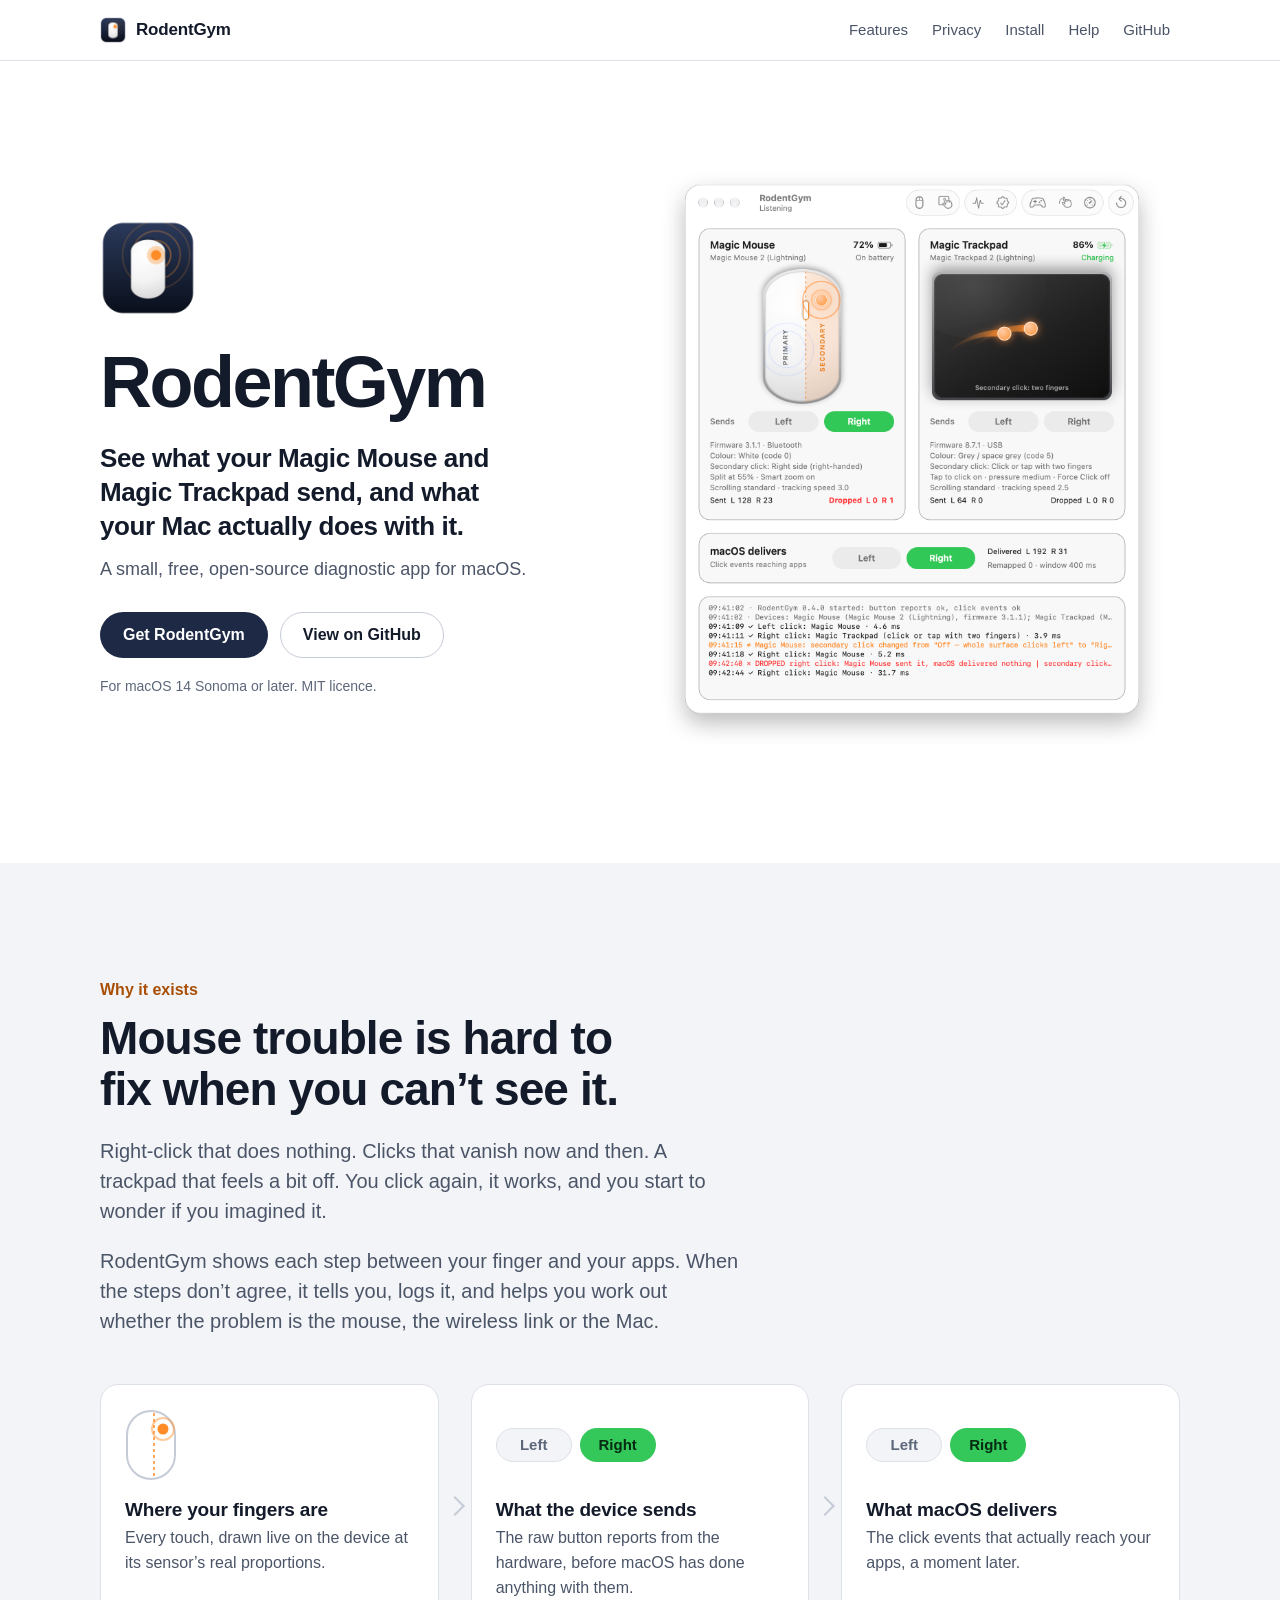
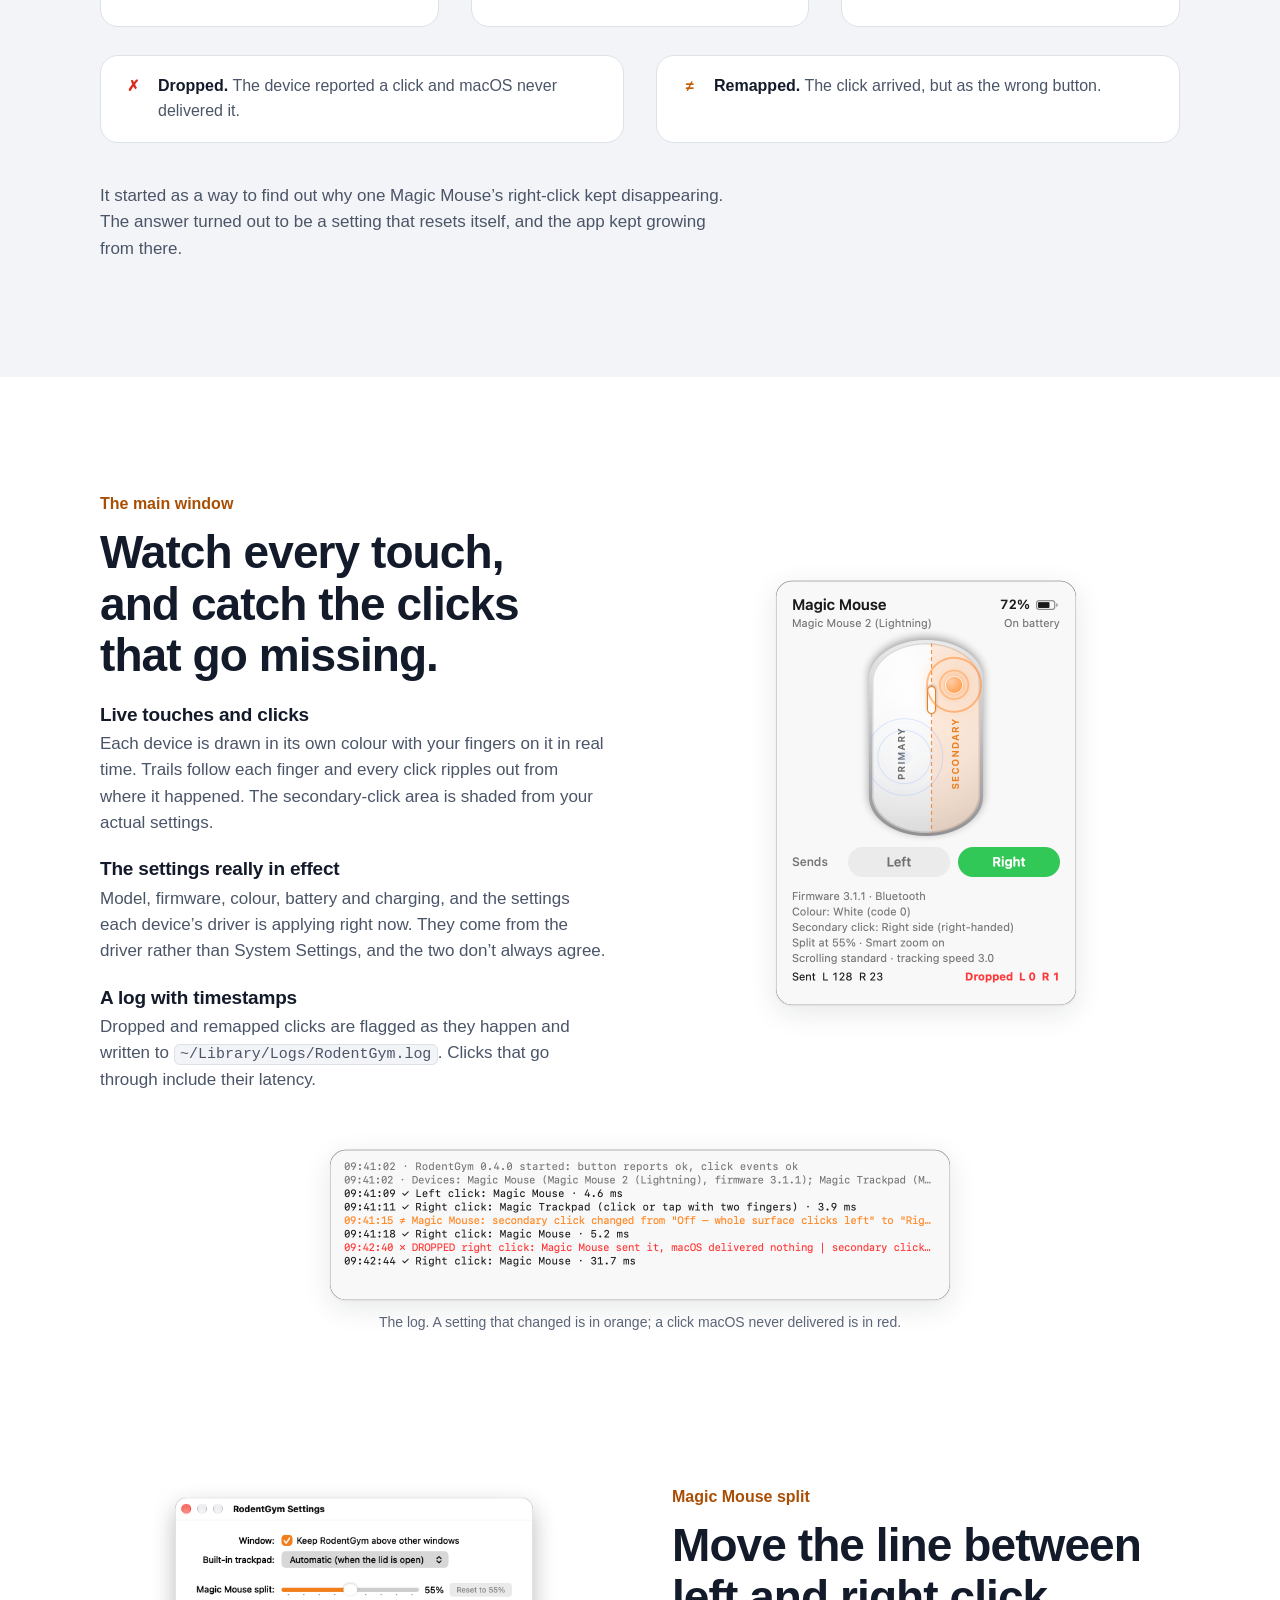
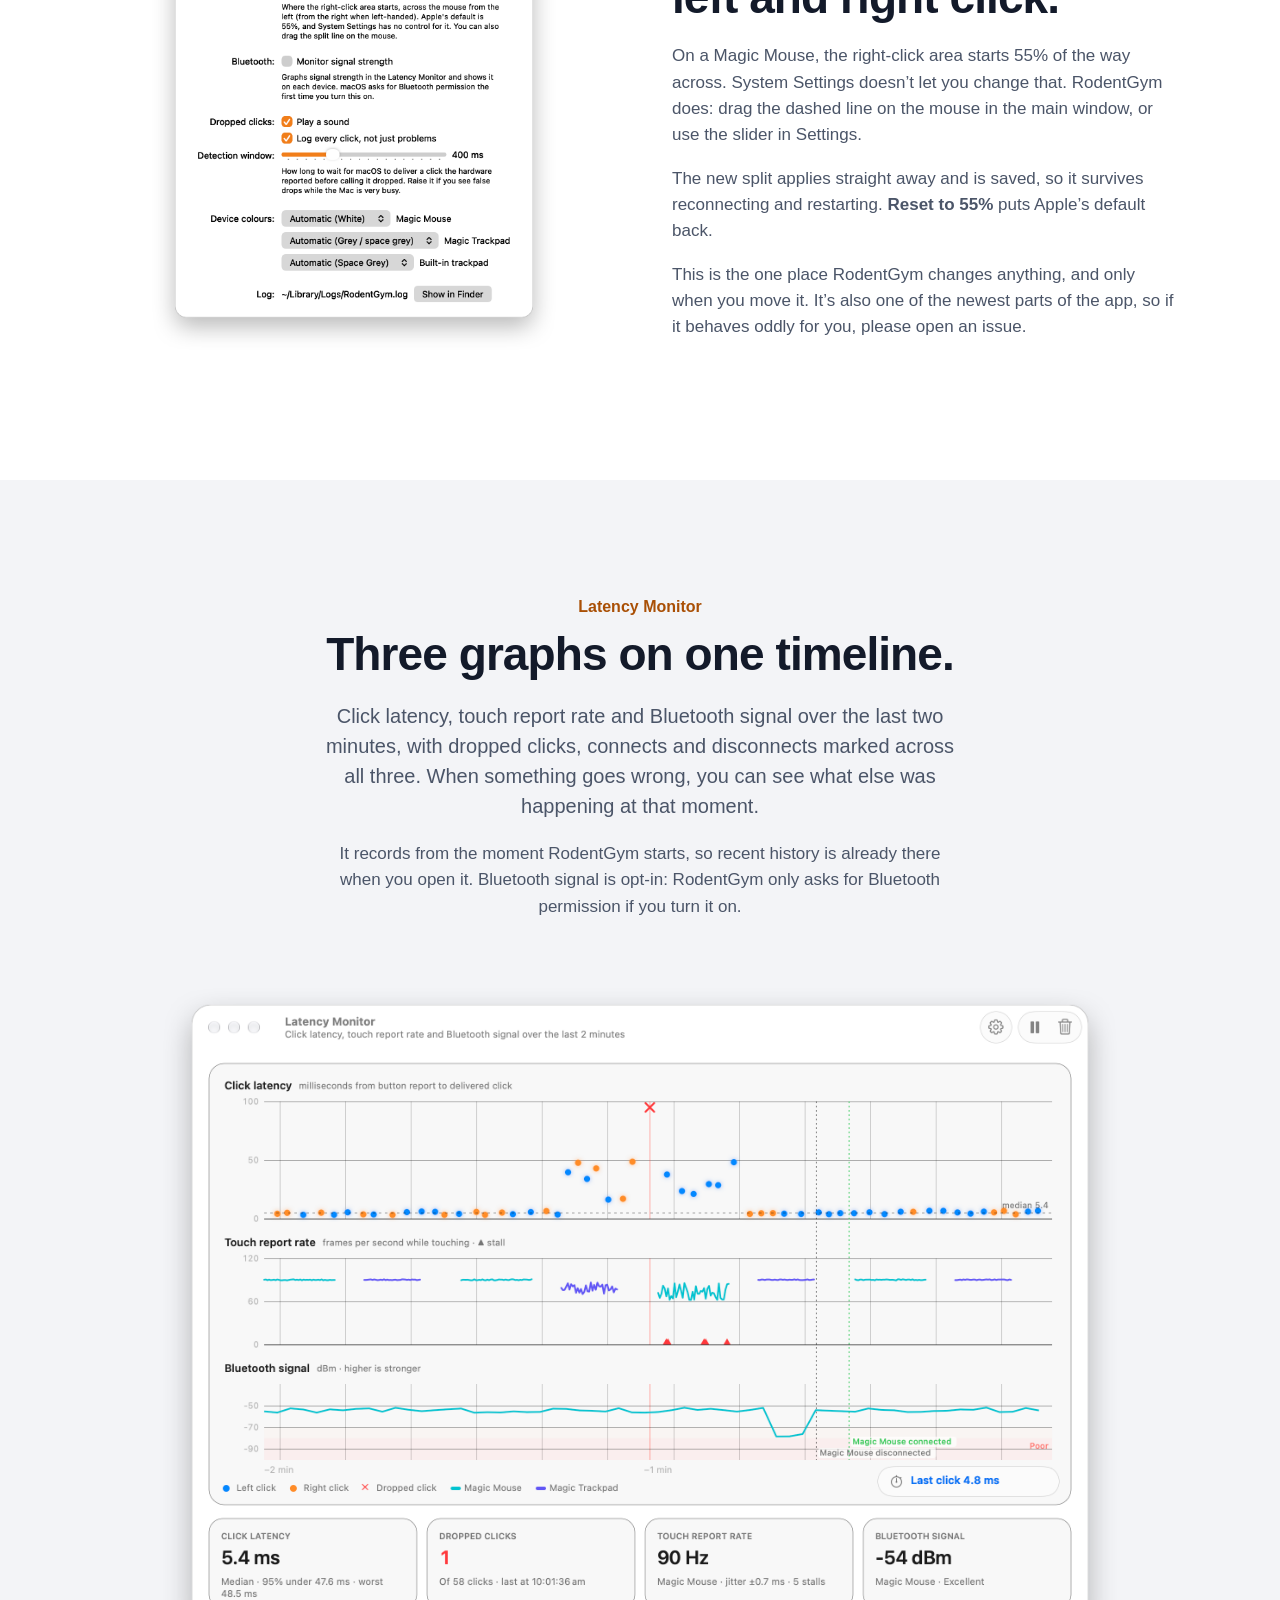
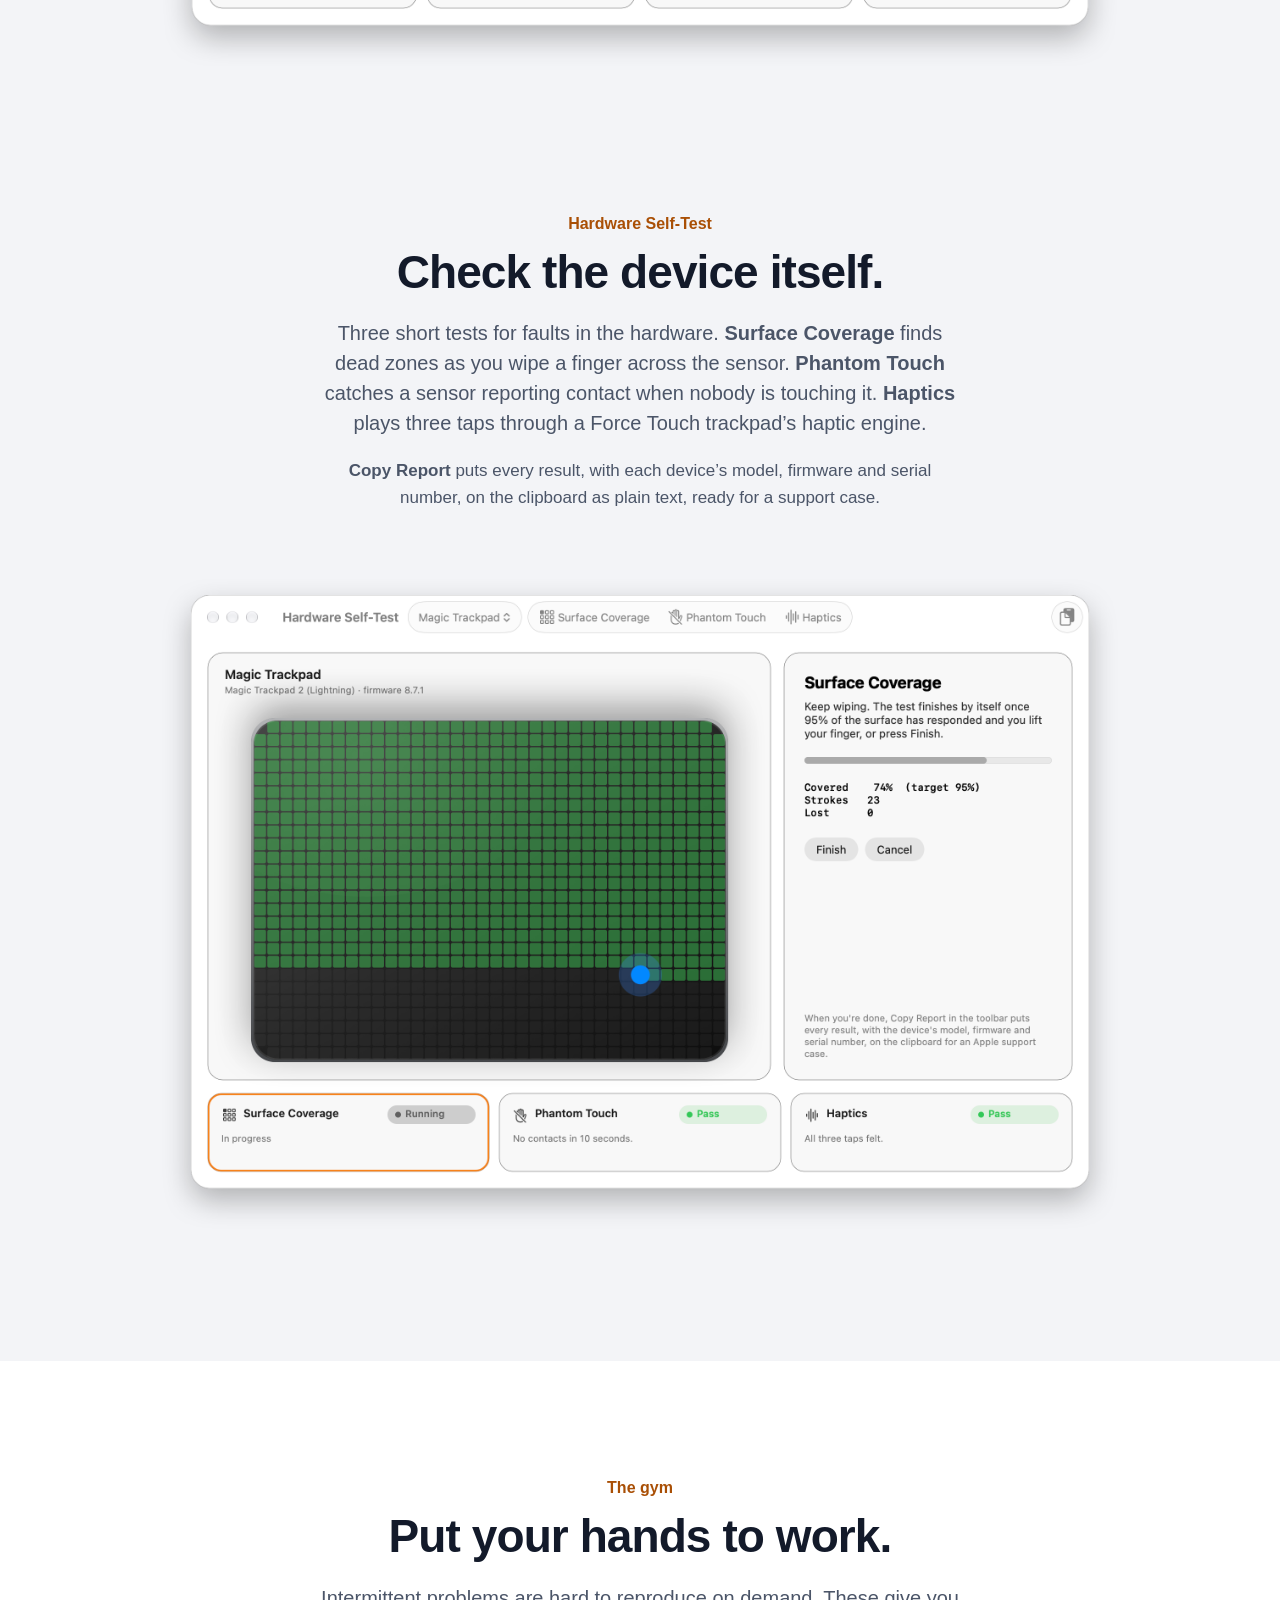
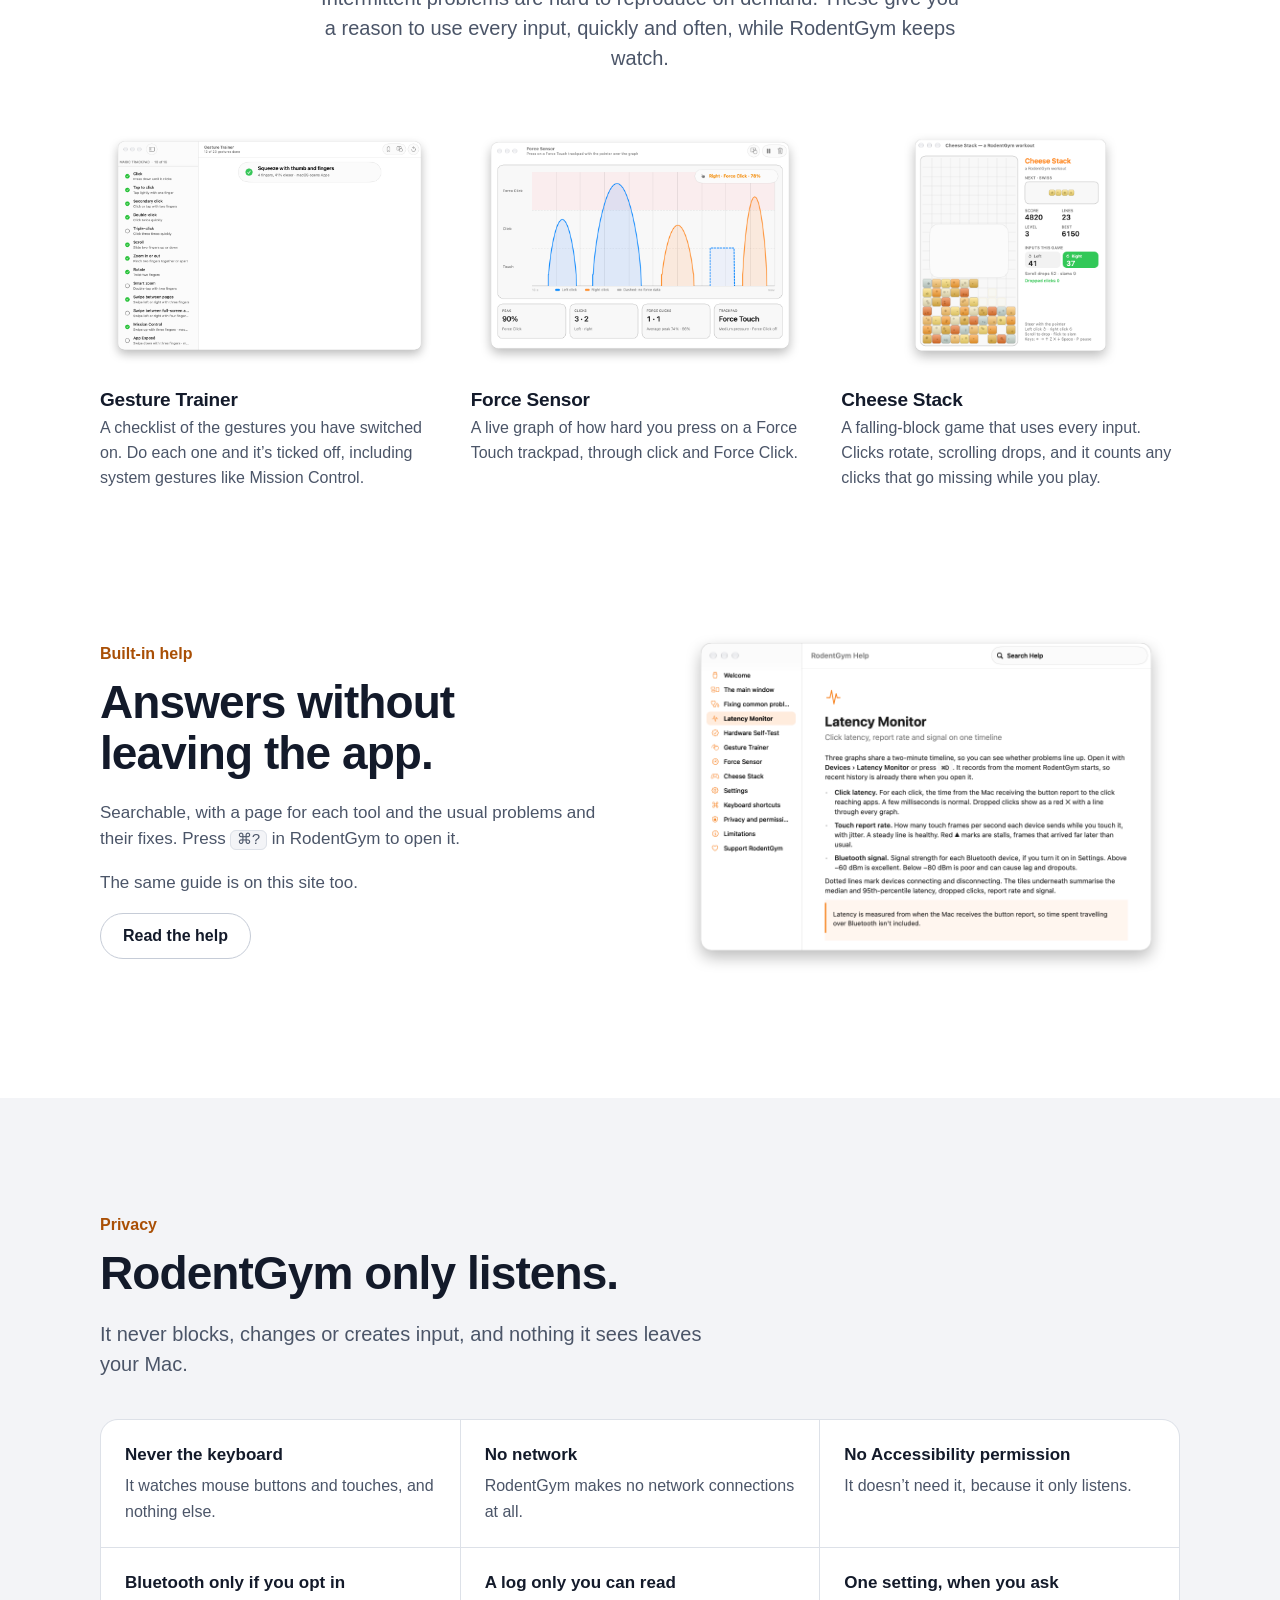
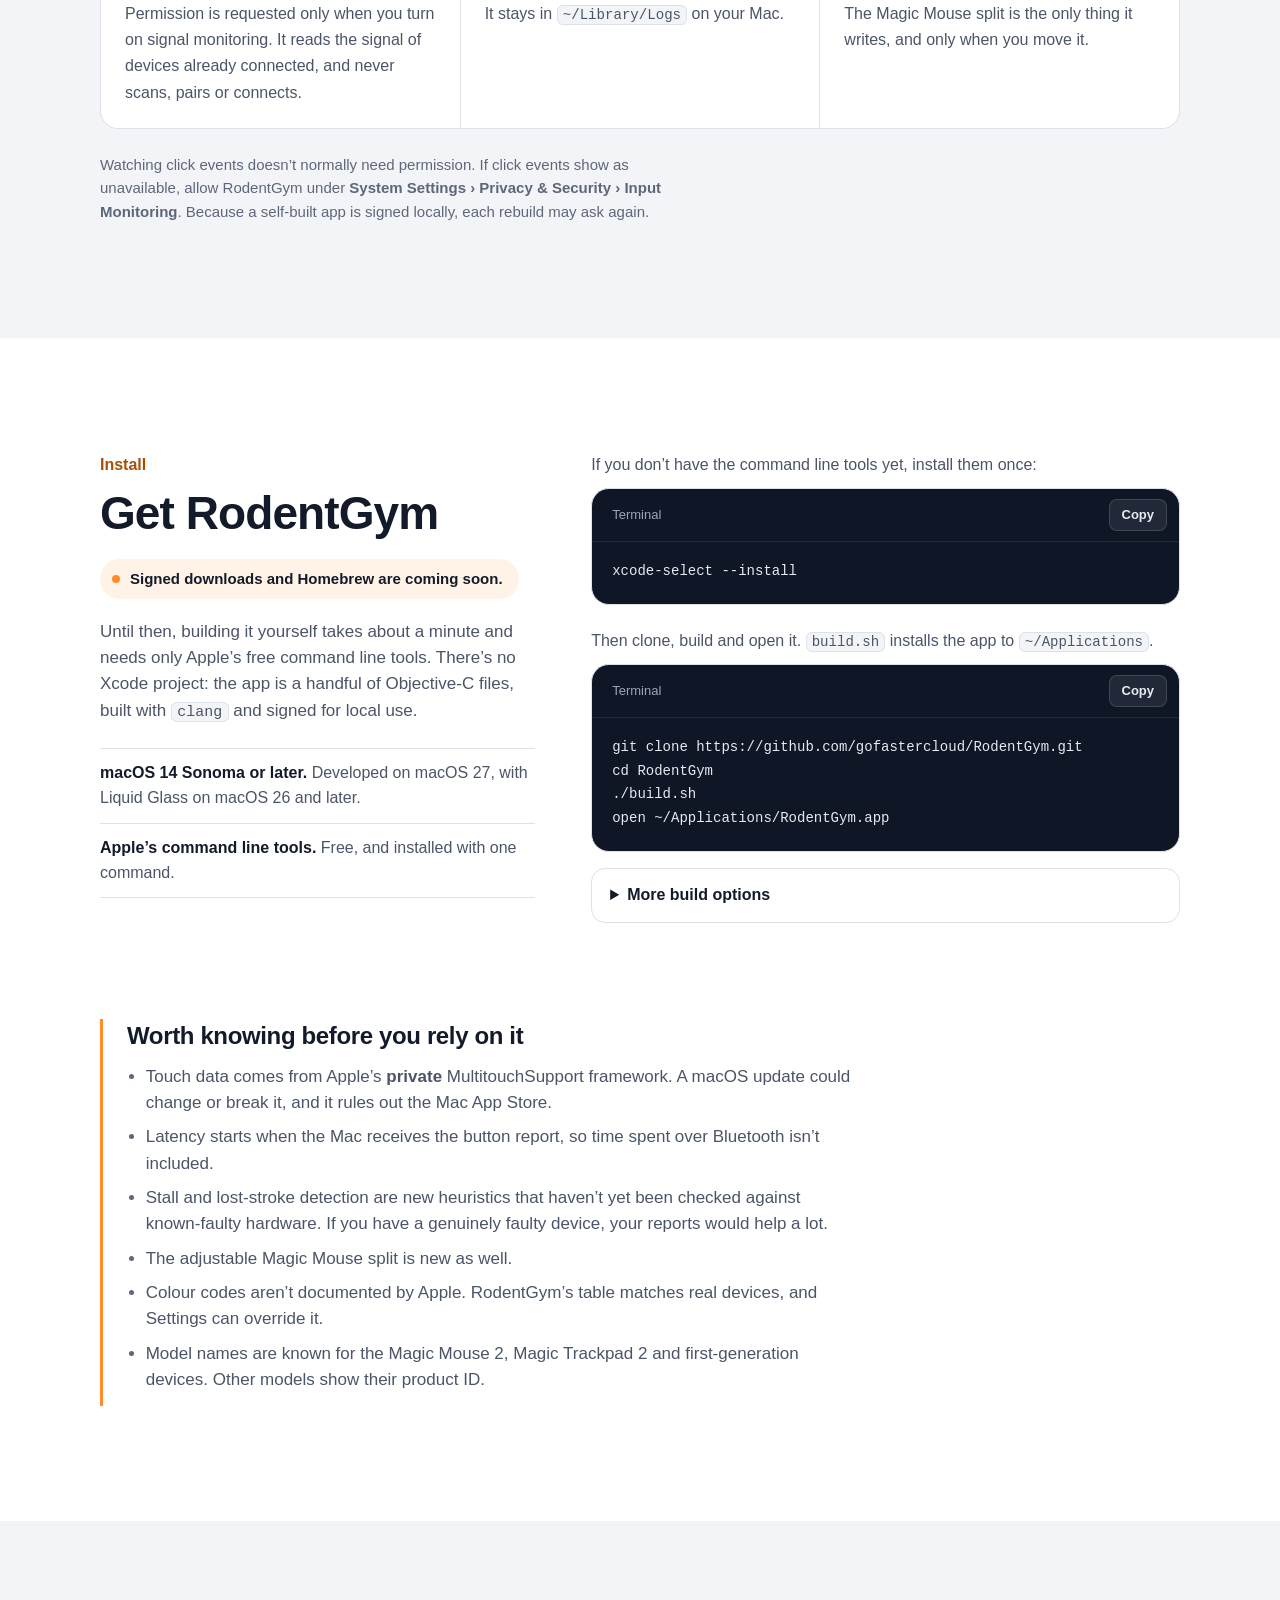
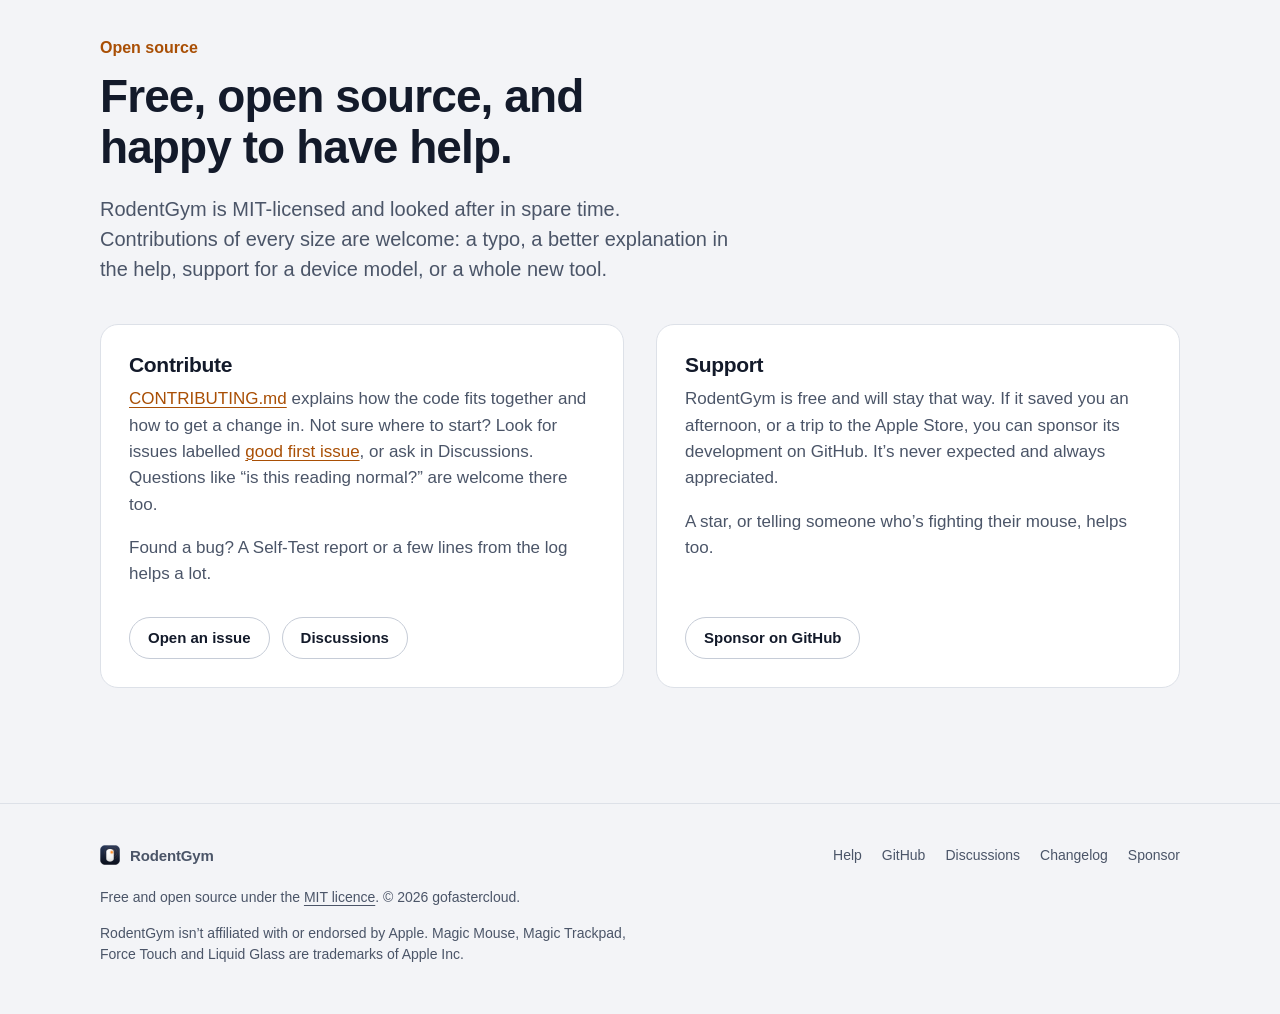
==== docs/index.html @ ac690710 "Website for GitHub Pages - docs/index.html: the landing page, light and dark, built around the windo" ====
<!doctype html>
<html lang="en-AU">
<head>
<meta charset="utf-8">
<meta name="viewport" content="width=device-width, initial-scale=1">
<title>RodentGym: see what your Magic Mouse and Magic Trackpad are doing</title>
<meta name="description" content="A small, free, open-source diagnostic app for macOS. See what your Magic Mouse and Magic Trackpad send, what macOS delivers, and catch the clicks that go missing.">
<link rel="canonical" href="https://gofastercloud.github.io/RodentGym/">
<meta name="color-scheme" content="light dark">
<meta name="theme-color" content="#ffffff" media="(prefers-color-scheme: light)">
<meta name="theme-color" content="#0b111e" media="(prefers-color-scheme: dark)">
<link rel="icon" type="image/png" href="images/icon.png">
<link rel="apple-touch-icon" href="images/icon.png">

<meta property="og:type" content="website">
<meta property="og:site_name" content="RodentGym">
<meta property="og:title" content="RodentGym">
<meta property="og:description" content="See what your Magic Mouse and Magic Trackpad send, and what your Mac actually does with it. A small, free, open-source diagnostic app for macOS.">
<meta property="og:url" content="https://gofastercloud.github.io/RodentGym/">
<meta property="og:image" content="https://gofastercloud.github.io/RodentGym/images/main-light.png">
<meta property="og:image:width" content="1560">
<meta property="og:image:height" content="1780">
<meta property="og:image:alt" content="RodentGym's main window, showing a Magic Mouse and a Magic Trackpad with live touches and the click log">
<meta property="og:locale" content="en_AU">
<meta name="twitter:card" content="summary_large_image">
<meta name="twitter:title" content="RodentGym">
<meta name="twitter:description" content="See what your Magic Mouse and Magic Trackpad send, and what your Mac actually does with it. Free and open source.">
<meta name="twitter:image" content="https://gofastercloud.github.io/RodentGym/images/main-light.png">
<meta name="twitter:image:alt" content="RodentGym's main window, showing a Magic Mouse and a Magic Trackpad with live touches and the click log">

<link rel="stylesheet" href="style.css">
</head>
<body>
<a class="skip" href="#main">Skip to content</a>

<header class="site-header">
  <div class="wrap">
    <a class="brand" href="./" aria-label="RodentGym home">
      <img src="images/icon.png" alt="" width="30" height="30">
      <span>RodentGym</span>
    </a>
    <nav class="site-nav" aria-label="Main">
      <ul>
        <li class="wide-only"><a href="#features">Features</a></li>
        <li class="wide-only"><a href="#privacy">Privacy</a></li>
        <li class="wide-only"><a href="#install">Install</a></li>
        <li><a href="help.html">Help</a></li>
        <li><a href="https://github.com/gofastercloud/RodentGym">GitHub</a></li>
      </ul>
    </nav>
  </div>
</header>

<main id="main">

  <!-- Hero -->
  <section class="hero" aria-labelledby="title">
    <div class="wrap">
      <div class="hero-text">
        <img class="hero-icon" src="images/icon.png" alt="" width="112" height="112">
        <h1 id="title">RodentGym</h1>
        <p class="tagline">See what your Magic&nbsp;Mouse and Magic&nbsp;Trackpad send, and what your Mac actually does with&nbsp;it.</p>
        <p class="sub">A small, free, open-source diagnostic app for macOS.</p>
        <div class="buttons">
          <a class="button button-primary" href="#install">Get RodentGym</a>
          <a class="button button-secondary" href="https://github.com/gofastercloud/RodentGym">View on GitHub</a>
        </div>
        <p class="fine">For macOS 14 Sonoma or later. MIT licence.</p>
      </div>
      <figure class="shot hero-shot">
        <picture>
          <source media="(prefers-color-scheme: dark)" srcset="images/main-dark.png">
          <img src="images/main-light.png" width="1560" height="1780" fetchpriority="high"
               alt="RodentGym's main window. A Magic Mouse card shows a touch on the right-hand side of the split, a Magic Trackpad card shows two fingers with trails, and the log underneath lists clicks, including one dropped right-click in red.">
        </picture>
      </figure>
    </div>
  </section>

  <!-- Why it exists -->
  <section class="section section-soft" id="why" aria-labelledby="why-title">
    <div class="wrap">
      <div class="prose">
        <span class="eyebrow">Why it exists</span>
        <h2 class="section-title" id="why-title">Mouse trouble is hard to fix when you can&rsquo;t see it.</h2>
        <p class="lede">Right-click that does nothing. Clicks that vanish now and then. A trackpad that feels a bit off. You click again, it works, and you start to wonder if you imagined it.</p>
        <p class="lede">RodentGym shows each step between your finger and your apps. When the steps don&rsquo;t agree, it tells you, logs it, and helps you work out whether the problem is the mouse, the wireless link or the Mac.</p>
      </div>

      <ol class="steps">
        <li class="step">
          <div class="step-visual" aria-hidden="true">
            <svg class="mini-mouse" viewBox="0 0 52 72" fill="none">
              <rect x="2" y="2" width="48" height="68" rx="24" fill="var(--surface)" stroke="var(--line-strong)" stroke-width="2"/>
              <line x1="29" y1="4" x2="29" y2="68" stroke="var(--accent)" stroke-width="1.5" stroke-dasharray="3 3"/>
              <circle cx="38" cy="20" r="11" stroke="var(--accent)" stroke-opacity="0.45" stroke-width="2"/>
              <circle cx="38" cy="20" r="5.5" fill="var(--accent)"/>
            </svg>
          </div>
          <h3>Where your fingers are</h3>
          <p>Every touch, drawn live on the device at its sensor&rsquo;s real proportions.</p>
        </li>
        <li class="step">
          <div class="step-visual" aria-hidden="true">
            <div class="pills"><span class="pill">Left</span><span class="pill pill-on">Right</span></div>
          </div>
          <h3>What the device sends</h3>
          <p>The raw button reports from the hardware, before macOS has done anything with them.</p>
        </li>
        <li class="step">
          <div class="step-visual" aria-hidden="true">
            <div class="pills"><span class="pill">Left</span><span class="pill pill-on">Right</span></div>
          </div>
          <h3>What macOS delivers</h3>
          <p>The click events that actually reach your apps, a moment later.</p>
        </li>
      </ol>

      <div class="mismatch">
        <div>
          <span class="tag tag-bad" aria-hidden="true">&#x2717;</span>
          <p><strong>Dropped.</strong> The device reported a click and macOS never delivered it.</p>
        </div>
        <div>
          <span class="tag tag-warn" aria-hidden="true">&#x2260;</span>
          <p><strong>Remapped.</strong> The click arrived, but as the wrong button.</p>
        </div>
      </div>

      <p class="origin">It started as a way to find out why one Magic Mouse&rsquo;s right-click kept disappearing. The answer turned out to be a setting that resets itself, and the app kept growing from there.</p>
    </div>
  </section>

  <!-- Main window and split -->
  <section class="section" id="features" aria-labelledby="features-title">
    <div class="wrap">
      <div class="feature feature-split">
        <div class="feature-text">
          <span class="eyebrow">The main window</span>
          <h2 class="section-title" id="features-title">Watch every touch, and catch the clicks that go missing.</h2>
          <h3>Live touches and clicks</h3>
          <p>Each device is drawn in its own colour with your fingers on it in real time. Trails follow each finger and every click ripples out from where it happened. The secondary-click area is shaded from your actual settings.</p>
          <h3>The settings really in effect</h3>
          <p>Model, firmware, colour, battery and charging, and the settings each device&rsquo;s driver is applying right now. They come from the driver rather than System Settings, and the two don&rsquo;t always agree.</p>
          <h3>A log with timestamps</h3>
          <p>Dropped and remapped clicks are flagged as they happen and written to <code>~/Library/Logs/RodentGym.log</code>. Clicks that go through include their latency.</p>
        </div>
        <div class="feature-media">
          <div class="crop crop-card">
            <picture>
              <source media="(prefers-color-scheme: dark)" srcset="images/main-dark.png">
              <img src="images/main-light.png" width="1560" height="1780" loading="lazy"
                   alt="Detail of a Magic Mouse card: a touch in the orange secondary area, Sends Right lit, and one dropped right-click counted in red.">
            </picture>
          </div>
        </div>
      </div>

      <figure class="log-figure">
        <div class="crop crop-log">
          <picture>
            <source media="(prefers-color-scheme: dark)" srcset="images/main-dark.png">
            <img src="images/main-light.png" width="1560" height="1780" loading="lazy"
                 alt="Detail of the log: normal clicks with their latency, a setting change in orange, and a dropped right-click in red.">
          </picture>
        </div>
        <figcaption class="caption">The log. A setting that changed is in orange; a click macOS never delivered is in red.</figcaption>
      </figure>

      <div class="feature feature-split flip">
        <div class="feature-text">
          <span class="eyebrow">Magic Mouse split</span>
          <h2 class="section-title">Move the line between left and right click.</h2>
          <p>On a Magic Mouse, the right-click area starts 55% of the way across. System Settings doesn&rsquo;t let you change that. RodentGym does: drag the dashed line on the mouse in the main window, or use the slider in Settings.</p>
          <p>The new split applies straight away and is saved, so it survives reconnecting and restarting. <strong>Reset to 55%</strong> puts Apple&rsquo;s default back.</p>
          <p>This is the one place RodentGym changes anything, and only when you move it. It&rsquo;s also one of the newest parts of the app, so if it behaves oddly for you, please open an issue.</p>
        </div>
        <div class="feature-media">
          <figure class="shot split-shot">
            <picture>
              <source media="(prefers-color-scheme: dark)" srcset="images/settings-dark.png">
              <img src="images/settings-light.png" width="1280" height="1462" loading="lazy"
                   alt="RodentGym Settings, with the Magic Mouse split slider at 55% and a Reset to 55% button, plus Bluetooth, dropped-click and device colour options.">
            </picture>
          </figure>
        </div>
      </div>
    </div>
  </section>

  <!-- Latency Monitor and Self-Test -->
  <section class="section section-soft" id="tools" aria-label="Latency Monitor and Hardware Self-Test">
    <div class="wrap">
      <div class="feature feature-wide">
        <div class="feature-text">
          <span class="eyebrow">Latency Monitor</span>
          <h2 class="section-title">Three graphs on one timeline.</h2>
          <p class="lede">Click latency, touch report rate and Bluetooth signal over the last two minutes, with dropped clicks, connects and disconnects marked across all three. When something goes wrong, you can see what else was happening at that moment.</p>
          <p>It records from the moment RodentGym starts, so recent history is already there when you open it. Bluetooth signal is opt-in: RodentGym only asks for Bluetooth permission if you turn it on.</p>
        </div>
        <figure class="shot">
          <picture>
            <source media="(prefers-color-scheme: dark)" srcset="images/latency-monitor-dark.png">
            <img src="images/latency-monitor-light.png" width="2320" height="1680" loading="lazy"
                 alt="The Latency Monitor: click latency dots, touch report rate lines with stall markers, and Bluetooth signal, all on a two-minute timeline with a dropped click marked in red.">
          </picture>
        </figure>
      </div>

      <div class="feature feature-wide">
        <div class="feature-text">
          <span class="eyebrow">Hardware Self-Test</span>
          <h2 class="section-title">Check the device itself.</h2>
          <p class="lede">Three short tests for faults in the hardware. <strong>Surface Coverage</strong> finds dead zones as you wipe a finger across the sensor. <strong>Phantom Touch</strong> catches a sensor reporting contact when nobody is touching it. <strong>Haptics</strong> plays three taps through a Force Touch trackpad&rsquo;s haptic engine.</p>
          <p><strong>Copy Report</strong> puts every result, with each device&rsquo;s model, firmware and serial number, on the clipboard as plain text, ready for a support case.</p>
        </div>
        <figure class="shot">
          <picture>
            <source media="(prefers-color-scheme: dark)" srcset="images/self-test-dark.png">
            <img src="images/self-test-light.png" width="2360" height="1640" loading="lazy"
                 alt="The Hardware Self-Test partway through Surface Coverage on a Magic Trackpad, with most of the grid green and Phantom Touch and Haptics already passed.">
          </picture>
        </figure>
      </div>
    </div>
  </section>

  <!-- The gym -->
  <section class="section" id="gym" aria-labelledby="gym-title">
    <div class="wrap">
      <div class="prose center">
        <span class="eyebrow">The gym</span>
        <h2 class="section-title" id="gym-title">Put your hands to work.</h2>
        <p class="lede">Intermittent problems are hard to reproduce on demand. These give you a reason to use every input, quickly and often, while RodentGym keeps watch.</p>
      </div>

      <div class="trio">
        <figure>
          <div class="frame">
            <picture>
              <source media="(prefers-color-scheme: dark)" srcset="images/gesture-trainer-dark.png">
              <img src="images/gesture-trainer-light.png" width="2280" height="1640" loading="lazy"
                   alt="The Gesture Trainer with a checklist of trackpad gestures, most ticked, and a banner reading Squeeze with thumb and fingers.">
            </picture>
          </div>
          <figcaption>
            <h3>Gesture Trainer</h3>
            <p>A checklist of the gestures you have switched on. Do each one and it&rsquo;s ticked off, including system gestures like Mission Control.</p>
          </figcaption>
        </figure>
        <figure>
          <div class="frame">
            <picture>
              <source media="(prefers-color-scheme: dark)" srcset="images/force-sensor-dark.png">
              <img src="images/force-sensor-light.png" width="2040" height="1480" loading="lazy"
                   alt="The Force Sensor graph, showing left and right presses rising through the Touch, Click and Force Click bands.">
            </picture>
          </div>
          <figcaption>
            <h3>Force Sensor</h3>
            <p>A live graph of how hard you press on a Force Touch trackpad, through click and Force Click.</p>
          </figcaption>
        </figure>
        <figure>
          <div class="frame">
            <picture>
              <source media="(prefers-color-scheme: dark)" srcset="images/cheese-stack-dark.png">
              <img src="images/cheese-stack-light.png" width="1304" height="1424" loading="lazy"
                   alt="Cheese Stack, a falling-block game made of cheese pieces, with left and right click counts and Dropped clicks 0.">
            </picture>
          </div>
          <figcaption>
            <h3>Cheese Stack</h3>
            <p>A falling-block game that uses every input. Clicks rotate, scrolling drops, and it counts any clicks that go missing while you play.</p>
          </figcaption>
        </figure>
      </div>

      <div class="feature feature-split">
        <div class="feature-text">
          <span class="eyebrow">Built-in help</span>
          <h2 class="section-title">Answers without leaving the app.</h2>
          <p>Searchable, with a page for each tool and the usual problems and their fixes. Press <kbd>&#x2318;?</kbd> in RodentGym to open it.</p>
          <p>The same guide is on this site too.</p>
          <div class="buttons"><a class="button button-secondary" href="help.html">Read the help</a></div>
        </div>
        <div class="feature-media">
          <figure class="shot">
            <picture>
              <source media="(prefers-color-scheme: dark)" srcset="images/help-dark.png">
              <img src="images/help-light.png" width="2120" height="1520" loading="lazy"
                   alt="RodentGym Help, with a sidebar of topics and the Latency Monitor page open.">
            </picture>
          </figure>
        </div>
      </div>
    </div>
  </section>

  <!-- Privacy -->
  <section class="section section-soft" id="privacy" aria-labelledby="privacy-title">
    <div class="wrap">
      <div class="prose">
        <span class="eyebrow">Privacy</span>
        <h2 class="section-title" id="privacy-title">RodentGym only listens.</h2>
        <p class="lede">It never blocks, changes or creates input, and nothing it sees leaves your Mac.</p>
      </div>
      <ul class="facts">
        <li><strong>Never the keyboard</strong><span>It watches mouse buttons and touches, and nothing else.</span></li>
        <li><strong>No network</strong><span>RodentGym makes no network connections at all.</span></li>
        <li><strong>No Accessibility permission</strong><span>It doesn&rsquo;t need it, because it only listens.</span></li>
        <li><strong>Bluetooth only if you opt in</strong><span>Permission is requested only when you turn on signal monitoring. It reads the signal of devices already connected, and never scans, pairs or connects.</span></li>
        <li><strong>A log only you can read</strong><span>It stays in <code>~/Library/Logs</code> on your Mac.</span></li>
        <li><strong>One setting, when you ask</strong><span>The Magic Mouse split is the only thing it writes, and only when you move it.</span></li>
      </ul>
      <p class="note">Watching click events doesn&rsquo;t normally need permission. If click events show as unavailable, allow RodentGym under <strong>System Settings &rsaquo; Privacy &amp; Security &rsaquo; Input Monitoring</strong>. Because a self-built app is signed locally, each rebuild may ask again.</p>
    </div>
  </section>

  <!-- Install -->
  <section class="section" id="install" aria-labelledby="install-title">
    <div class="wrap">
      <div class="install">
        <div>
          <span class="eyebrow">Install</span>
          <h2 class="section-title" id="install-title">Get RodentGym</h2>
          <p class="notice">Signed downloads and Homebrew are coming soon.</p>
          <p class="install-intro">Until then, building it yourself takes about a minute and needs only Apple&rsquo;s free command line tools. There&rsquo;s no Xcode project: the app is a handful of Objective-C files, built with <code>clang</code> and signed for local use.</p>
          <ul class="requirements">
            <li><strong>macOS 14 Sonoma or later.</strong> Developed on macOS 27, with Liquid Glass on macOS 26 and later.</li>
            <li><strong>Apple&rsquo;s command line tools.</strong> Free, and installed with one command.</li>
          </ul>
        </div>

        <div>
          <p class="cmd-intro">If you don&rsquo;t have the command line tools yet, install them once:</p>
          <div class="code">
            <div class="code-head"><span>Terminal</span></div>
            <pre><code>xcode-select --install</code></pre>
          </div>

          <p class="cmd-intro cmd-intro-next">Then clone, build and open it. <code>build.sh</code> installs the app to <code>~/Applications</code>.</p>
          <div class="code">
            <div class="code-head"><span>Terminal</span></div>
            <pre><code>git clone https://github.com/gofastercloud/RodentGym.git
cd RodentGym
./build.sh
open ~/Applications/RodentGym.app</code></pre>
          </div>

          <details class="more">
            <summary>More build options</summary>
            <div class="more-body">
              <table class="rows">
                <tr><th scope="row"><code>./build.sh --no-install</code></th><td>Build only, into <code>./build</code></td></tr>
                <tr><th scope="row"><code>./build.sh --screenshot</code></th><td>Regenerate the images in <code>docs/images</code> from anonymised demo data</td></tr>
              </table>
              <p class="tight">To open straight into a tool:</p>
              <div class="code">
                <pre><code>open ~/Applications/RodentGym.app --args --show-latency --show-selftest --show-trainer --show-game --show-force</code></pre>
              </div>
            </div>
          </details>
        </div>
      </div>

      <aside class="limits" aria-labelledby="limits-title">
        <h2 id="limits-title">Worth knowing before you rely on it</h2>
        <ul>
          <li>Touch data comes from Apple&rsquo;s <strong>private</strong> MultitouchSupport framework. A macOS update could change or break it, and it rules out the Mac App Store.</li>
          <li>Latency starts when the Mac receives the button report, so time spent over Bluetooth isn&rsquo;t included.</li>
          <li>Stall and lost-stroke detection are new heuristics that haven&rsquo;t yet been checked against known-faulty hardware. If you have a genuinely faulty device, your reports would help a lot.</li>
          <li>The adjustable Magic Mouse split is new as well.</li>
          <li>Colour codes aren&rsquo;t documented by Apple. RodentGym&rsquo;s table matches real devices, and Settings can override it.</li>
          <li>Model names are known for the Magic Mouse 2, Magic Trackpad 2 and first-generation devices. Other models show their product ID.</li>
        </ul>
      </aside>
    </div>
  </section>

  <!-- Open source -->
  <section class="section section-soft" id="open-source" aria-labelledby="oss-title">
    <div class="wrap">
      <div class="prose">
        <span class="eyebrow">Open source</span>
        <h2 class="section-title" id="oss-title">Free, open source, and happy to have help.</h2>
        <p class="lede">RodentGym is MIT-licensed and looked after in spare time. Contributions of every size are welcome: a typo, a better explanation in the help, support for a device model, or a whole new tool.</p>
      </div>
      <div class="oss">
        <div class="oss-card">
          <h3>Contribute</h3>
          <p><a href="https://github.com/gofastercloud/RodentGym/blob/main/CONTRIBUTING.md">CONTRIBUTING.md</a> explains how the code fits together and how to get a change in. Not sure where to start? Look for issues labelled <a href="https://github.com/gofastercloud/RodentGym/labels/good%20first%20issue">good first issue</a>, or ask in Discussions. Questions like &ldquo;is this reading normal?&rdquo; are welcome there too.</p>
          <p>Found a bug? A Self-Test report or a few lines from the log helps a lot.</p>
          <div class="buttons">
            <a class="button button-secondary" href="https://github.com/gofastercloud/RodentGym/issues/new/choose">Open an issue</a>
            <a class="button button-secondary" href="https://github.com/gofastercloud/RodentGym/discussions">Discussions</a>
          </div>
        </div>
        <div class="oss-card">
          <h3>Support</h3>
          <p>RodentGym is free and will stay that way. If it saved you an afternoon, or a trip to the Apple Store, you can sponsor its development on GitHub. It&rsquo;s never expected and always appreciated.</p>
          <p>A star, or telling someone who&rsquo;s fighting their mouse, helps too.</p>
          <div class="buttons">
            <a class="button button-secondary" href="https://github.com/sponsors/gofastercloud">Sponsor on GitHub</a>
          </div>
        </div>
      </div>
    </div>
  </section>

</main>

<footer class="site-footer">
  <div class="wrap">
    <div class="footer-top">
      <a class="brand" href="./">
        <img src="images/icon.png" alt="" width="24" height="24" loading="lazy">
        <span>RodentGym</span>
      </a>
      <nav aria-label="Footer">
        <ul>
          <li><a href="help.html">Help</a></li>
          <li><a href="https://github.com/gofastercloud/RodentGym">GitHub</a></li>
          <li><a href="https://github.com/gofastercloud/RodentGym/discussions">Discussions</a></li>
          <li><a href="https://github.com/gofastercloud/RodentGym/blob/main/CHANGELOG.md">Changelog</a></li>
          <li><a href="https://github.com/sponsors/gofastercloud">Sponsor</a></li>
        </ul>
      </nav>
    </div>
    <p>Free and open source under the <a href="https://github.com/gofastercloud/RodentGym/blob/main/LICENSE">MIT licence</a>. &copy; 2026 gofastercloud.</p>
    <p>RodentGym isn&rsquo;t affiliated with or endorsed by Apple. Magic Mouse, Magic Trackpad, Force Touch and Liquid Glass are trademarks of Apple Inc.</p>
  </div>
</footer>

<script>
  // Adds a Copy button to each install command block. The commands are
  // plain text, so the page works the same without this.
  (function () {
    if (!navigator.clipboard) return;
    document.querySelectorAll('.code').forEach(function (block) {
      var head = block.querySelector('.code-head');
      var code = block.querySelector('pre code');
      if (!head || !code) return;
      var button = document.createElement('button');
      button.type = 'button';
      button.className = 'copy';
      button.textContent = 'Copy';
      button.setAttribute('aria-label', 'Copy commands');
      var status = document.createElement('span');
      status.className = 'visually-hidden';
      status.setAttribute('role', 'status');
      head.appendChild(button);
      head.appendChild(status);
      var timer;
      button.addEventListener('click', function () {
        navigator.clipboard.writeText(code.textContent.trim() + '\n').then(function () {
          button.textContent = 'Copied';
          status.textContent = 'Copied to the clipboard';
          clearTimeout(timer);
          timer = setTimeout(function () {
            button.textContent = 'Copy';
            status.textContent = '';
          }, 2000);
        });
      });
    });
  })();
</script>
</body>
</html>
---- docs/style.css ----
/* RodentGym website. Palette taken from the app icon: navy squircle, orange touch. */

:root {
  color-scheme: light dark;

  --bg: #ffffff;
  --bg-soft: #f3f4f7;
  --surface: #ffffff;
  --text: #131a2a;
  --text-2: #4b5568;
  --text-3: #5d677a;
  --line: #dde1e8;
  --line-strong: #c6ccd7;

  --navy: #1d2945;
  --navy-text: #ffffff;
  --accent: #ff8c26;          /* decoration only: dots, rules */
  --accent-ink: #a94f05;      /* orange that passes AA as text */
  --accent-wash: #fff3e8;
  --focus: #a94f05;

  --ok: #34c759;
  --ok-ink: #062b12;
  --bad: #d92d20;
  --warn: #c25a00;

  --code-bg: #0f1626;
  --code-text: #e6e9f0;
  --code-dim: #9aa5bb;

  --win: #ffffff;             /* screenshot window background, for crops */
  --shadow: 0 1px 2px rgb(19 26 42 / 0.06), 0 8px 28px rgb(19 26 42 / 0.10);

  --font: -apple-system, BlinkMacSystemFont, "SF Pro Text", "SF Pro Display", "Helvetica Neue", "Segoe UI", Roboto, Helvetica, Arial, sans-serif, "Apple Color Emoji";
  --mono: ui-monospace, "SF Mono", SFMono-Regular, Menlo, Consolas, "Liberation Mono", monospace;

  --gutter: clamp(16px, 4vw, 32px);
  --wide: 1080px;
  --text-width: 640px;
  --radius: 18px;
}

@media (prefers-color-scheme: dark) {
  :root {
    --bg: #0b111e;
    --bg-soft: #121a2b;
    --surface: #172034;
    --text: #eef1f6;
    --text-2: #aeb6c6;
    --text-3: #949db0;
    --line: #253049;
    --line-strong: #34405c;

    --navy: #ff9640;
    --navy-text: #0b111e;
    --accent-ink: #ffa458;
    --accent-wash: #2a1a0e;
    --focus: #ffa458;

    --bad: #ff6b5e;
    --warn: #ffa458;

    --code-bg: #060a13;

    --win: #1e1e1e;
    --shadow: 0 1px 2px rgb(0 0 0 / 0.4), 0 10px 30px rgb(0 0 0 / 0.35);
  }
}

/* ---------- Base ---------- */

*, *::before, *::after { box-sizing: border-box; }

html {
  -webkit-text-size-adjust: 100%;
  text-size-adjust: 100%;
  background: var(--bg);
}

@media (prefers-reduced-motion: no-preference) {
  html { scroll-behavior: smooth; }
}

body {
  margin: 0;
  background: var(--bg);
  color: var(--text);
  font-family: var(--font);
  font-size: 17px;
  line-height: 1.55;
  -webkit-font-smoothing: antialiased;
  -moz-osx-font-smoothing: grayscale;
  overflow-wrap: break-word;
}

img { max-width: 100%; height: auto; display: block; }
picture { display: contents; }

h1, h2, h3, h4 {
  margin: 0;
  line-height: 1.12;
  letter-spacing: -0.02em;
  font-weight: 700;
  text-wrap: balance;
}

p { margin: 0 0 1em; }
p:last-child { margin-bottom: 0; }

a {
  color: var(--accent-ink);
  text-decoration: underline;
  text-decoration-thickness: 1px;
  text-underline-offset: 0.18em;
}
a:hover { text-decoration-thickness: 2px; }

:focus-visible {
  outline: 2px solid var(--focus);
  outline-offset: 3px;
  border-radius: 6px;
}

code, kbd {
  font-family: var(--mono);
  font-size: 0.88em;
  background: var(--bg-soft);
  border: 1px solid var(--line);
  border-radius: 6px;
  padding: 0.08em 0.36em;
  white-space: nowrap;
}

strong { font-weight: 650; }

.skip {
  position: absolute;
  left: 16px;
  top: -100px;
  z-index: 10;
  background: var(--surface);
  color: var(--text);
  padding: 10px 14px;
  border-radius: 10px;
  box-shadow: var(--shadow);
}
.skip:focus { top: 12px; }

.visually-hidden {
  position: absolute !important;
  width: 1px; height: 1px;
  padding: 0; margin: -1px;
  overflow: hidden;
  clip: rect(0 0 0 0);
  white-space: nowrap;
  border: 0;
}

.wrap {
  width: 100%;
  max-width: calc(var(--wide) + 2 * var(--gutter));
  margin-inline: auto;
  padding-inline: var(--gutter);
}

/* ---------- Header and footer ---------- */

.site-header {
  border-bottom: 1px solid var(--line);
  background: var(--bg);
}

.site-header .wrap {
  display: flex;
  align-items: center;
  justify-content: space-between;
  gap: 16px;
  min-height: 60px;
}

.brand {
  display: inline-flex;
  align-items: center;
  gap: 10px;
  color: var(--text);
  text-decoration: none;
  font-weight: 650;
  font-size: 17px;
  letter-spacing: -0.01em;
}
.brand img { width: 30px; height: 30px; margin: -2px; }

.site-nav ul {
  display: flex;
  gap: 4px;
  list-style: none;
  margin: 0;
  padding: 0;
}

.site-nav a {
  display: block;
  padding: 6px 10px;
  border-radius: 8px;
  color: var(--text-2);
  text-decoration: none;
  font-size: 15px;
}
.site-nav a:hover { color: var(--text); background: var(--bg-soft); }
.site-nav a[aria-current="page"] { color: var(--text); font-weight: 600; }

@media (max-width: 720px) {
  .site-nav .wide-only { display: none; }
  .site-nav a { padding: 6px 8px; }
}

.site-footer {
  border-top: 1px solid var(--line);
  background: var(--bg-soft);
  color: var(--text-2);
  font-size: 14px;
  padding-block: 40px 48px;
}

.site-footer .footer-top {
  display: flex;
  flex-wrap: wrap;
  align-items: center;
  justify-content: space-between;
  gap: 16px;
  margin-bottom: 20px;
}

.site-footer ul {
  display: flex;
  flex-wrap: wrap;
  gap: 4px 20px;
  list-style: none;
  margin: 0;
  padding: 0;
}

.site-footer a { color: var(--text-2); }
.site-footer nav a { text-decoration: none; }
.site-footer nav a:hover { text-decoration: underline; }
.site-footer a:hover { color: var(--text); }
.site-footer .brand { font-size: 15px; }
.site-footer .brand img { width: 24px; height: 24px; }
.site-footer p { max-width: 70ch; }

/* ---------- Buttons ---------- */

.buttons {
  display: flex;
  flex-wrap: wrap;
  gap: 12px;
}

.button {
  display: inline-flex;
  align-items: center;
  justify-content: center;
  min-height: 46px;
  padding: 10px 22px;
  border-radius: 999px;
  font-size: 16px;
  font-weight: 600;
  text-decoration: none;
  border: 1px solid transparent;
  line-height: 1.2;
}
.button:hover { text-decoration: none; }

.button-primary { background: var(--navy); color: var(--navy-text); }
.button-primary:hover { filter: brightness(1.12); }

.button-secondary {
  background: transparent;
  color: var(--text);
  border-color: var(--line-strong);
}
.button-secondary:hover { background: var(--bg-soft); }

/* ---------- Sections ---------- */

.section { padding-block: clamp(64px, 9vw, 120px); }
.section-soft { background: var(--bg-soft); }
.section-soft .step,
.section-soft .mismatch div,
.section-soft .oss-card { background: var(--surface); }

.eyebrow {
  display: block;
  color: var(--accent-ink);
  font-weight: 600;
  font-size: 16px;
  letter-spacing: 0;
  margin-bottom: 10px;
}

.section-title {
  font-size: clamp(30px, 4.2vw, 46px);
  margin-bottom: 20px;
}

.lede {
  font-size: clamp(18px, 1.6vw, 20px);
  color: var(--text-2);
  line-height: 1.5;
}

.prose { max-width: var(--text-width); }
.prose p { color: var(--text-2); }
.prose strong { color: var(--text); }

.center { text-align: center; margin-inline: auto; }

.shot { margin: 0; }
.shot img { width: 100%; height: auto; }

.caption {
  font-size: 14px;
  color: var(--text-3);
  margin-top: 12px;
}

/* ---------- Hero ---------- */

.hero { padding-block: clamp(40px, 7vw, 88px) clamp(56px, 8vw, 104px); }

.hero .wrap {
  display: grid;
  gap: 40px;
  align-items: center;
}

.hero-text { text-align: center; }

.hero-icon {
  width: 112px;
  height: 112px;
  margin: 0 auto 18px;
}

.hero h1 {
  font-size: clamp(44px, 6.4vw, 72px);
  letter-spacing: -0.035em;
  margin-bottom: 18px;
}

.hero .tagline {
  font-size: clamp(21px, 2.3vw, 26px);
  line-height: 1.32;
  font-weight: 600;
  letter-spacing: -0.015em;
  color: var(--text);
  margin: 0 auto 12px;
  max-width: 24em;
  text-wrap: balance;
}

.hero .sub {
  color: var(--text-2);
  font-size: 18px;
  margin-bottom: 28px;
}

.hero .buttons { justify-content: center; }

.hero .fine {
  margin-top: 18px;
  font-size: 14px;
  color: var(--text-3);
}

.hero-shot {
  margin: 0 auto;
  max-width: 560px;
  width: 100%;
}

@media (min-width: 960px) {
  .hero .wrap { grid-template-columns: 1fr 1.08fr; gap: 48px; }
  .hero-text { text-align: left; }
  .hero-icon { margin-left: -8px; }
  .hero .tagline { margin-left: 0; }
  .hero .buttons { justify-content: flex-start; }
}

/* ---------- Why: the three steps ---------- */

.steps {
  list-style: none;
  margin: 48px 0 0;
  padding: 0;
  display: grid;
  gap: 16px;
  counter-reset: step;
}

.step {
  position: relative;
  background: var(--surface);
  border: 1px solid var(--line);
  border-radius: var(--radius);
  padding: 24px 24px 26px;
}

.step-visual {
  height: 72px;
  display: flex;
  align-items: center;
  margin-bottom: 18px;
}

.step h3 { font-size: 19px; letter-spacing: -0.01em; margin-bottom: 6px; }
.step p { color: var(--text-2); font-size: 16px; margin: 0; }

.step-num {
  display: block;
  font-size: 13px;
  font-weight: 600;
  color: var(--text-3);
  margin-bottom: 4px;
  font-variant-numeric: tabular-nums;
}

.pills { display: flex; gap: 8px; }
.pill {
  display: inline-flex;
  align-items: center;
  justify-content: center;
  min-width: 76px;
  height: 34px;
  padding: 0 14px;
  border-radius: 999px;
  font-size: 15px;
  font-weight: 600;
  background: var(--bg-soft);
  color: var(--text-3);
  border: 1px solid var(--line);
}
.pill-on { background: var(--ok); color: var(--ok-ink); border-color: transparent; }

.mini-mouse { width: 52px; height: 72px; }

@media (min-width: 840px) {
  .steps { grid-template-columns: repeat(3, 1fr); gap: 32px; }
  .step:not(:last-child)::after {
    content: "";
    position: absolute;
    right: -24px;
    top: 50%;
    width: 14px;
    height: 14px;
    border-top: 2px solid var(--line-strong);
    border-right: 2px solid var(--line-strong);
    transform: translateY(-50%) rotate(45deg);
  }
}

.mismatch {
  margin-top: 28px;
  display: grid;
  gap: 16px;
}

.mismatch div {
  display: flex;
  gap: 14px;
  align-items: baseline;
  padding: 18px 22px;
  border-radius: var(--radius);
  background: var(--surface);
  border: 1px solid var(--line);
}

.mismatch p { margin: 0; color: var(--text-2); font-size: 16px; }
.mismatch strong { color: var(--text); }

.tag {
  flex: none;
  font-family: var(--mono);
  font-weight: 700;
  font-size: 15px;
  min-width: 1.4em;
  text-align: center;
}
.tag-bad { color: var(--bad); }
.tag-warn { color: var(--warn); }

@media (min-width: 840px) {
  .mismatch { grid-template-columns: 1fr 1fr; gap: 32px; }
}

.origin {
  margin-top: 40px;
  max-width: var(--text-width);
  color: var(--text-2);
}

/* ---------- Feature rows ---------- */

.feature {
  display: grid;
  gap: 40px;
  align-items: center;
}

.feature + .feature,
.log-figure + .feature,
.trio + .feature { margin-top: clamp(72px, 10vw, 128px); }

.feature-text { max-width: var(--text-width); }
.feature-text h3 { font-size: 19px; letter-spacing: -0.01em; margin: 22px 0 6px; }
.feature-text h3 + p { margin-top: 0; }
.feature-text p { color: var(--text-2); }

@media (min-width: 900px) {
  .feature-split { grid-template-columns: 1fr 1fr; gap: 64px; }
  .feature-split.flip .feature-media { order: -1; }
}

.feature-media { display: flex; justify-content: center; }

.feature-wide .feature-text { text-align: center; margin-inline: auto; }
.feature-wide .shot { max-width: 1000px; margin-inline: auto; }

@media (max-width: 699px) {
  .feature-wide .feature-text,
  .prose.center { text-align: left; }
}

/* Cropped details from the main window. The source images are 2x, so
   showing them at half size keeps every pixel sharp. */
.crop {
  position: relative;
  overflow: hidden;
  background: var(--win);
  border-radius: 15px;
  box-shadow: var(--shadow);
  flex: none;
}
.crop img {
  position: absolute;
  max-width: none;
  width: 780px;
  height: 890px;
}

/* The Magic Mouse card: x 160-761, y 231-1081 in the 2x image. */
.crop-card { width: 300.5px; height: 425px; }
.crop-card img { left: -80px; top: -115.5px; }

/* The log: x 160-1401, y 1303-1605 in the 2x image. */
.crop-log { width: min(100%, 620.5px); height: 151px; margin-inline: auto; }
.crop-log img { left: -80px; top: -651.5px; }

@media (max-width: 660px) {
  .crop-log {
    -webkit-mask-image: linear-gradient(to right, #000 80%, transparent);
    mask-image: linear-gradient(to right, #000 80%, transparent);
  }
}

@media (max-width: 360px) {
  .crop-card { transform: scale(0.9); transform-origin: top center; margin-bottom: -42px; }
}

.log-figure { margin: 56px 0 0; }
.log-figure .caption { text-align: center; }

.split-shot { max-width: 440px; width: 100%; }

/* ---------- The gym trio ---------- */

.trio {
  display: grid;
  gap: 40px;
  margin-top: 48px;
}

.trio figure { margin: 0; }

.trio .frame {
  aspect-ratio: 4 / 3;
  display: flex;
  align-items: center;
  justify-content: center;
}

.trio .frame img {
  width: 100%;
  height: 100%;
  object-fit: contain;
}

.trio figcaption { margin-top: 14px; }
.trio h3 { font-size: 19px; letter-spacing: -0.01em; margin-bottom: 6px; }
.trio p { color: var(--text-2); font-size: 16px; }

@media (min-width: 860px) {
  .trio { grid-template-columns: repeat(3, 1fr); gap: 32px; }
}

/* ---------- Privacy ---------- */

.facts {
  list-style: none;
  margin: 40px 0 0;
  padding: 0;
  display: grid;
  gap: 1px;
  background: var(--line);
  border: 1px solid var(--line);
  border-radius: var(--radius);
  overflow: hidden;
}

.facts li {
  background: var(--surface);
  padding: 22px 24px;
}

.facts strong { display: block; color: var(--text); font-size: 17px; margin-bottom: 4px; }
.facts span { color: var(--text-2); font-size: 16px; }

@media (min-width: 760px) {
  .facts { grid-template-columns: repeat(2, 1fr); }
}
@media (min-width: 1000px) {
  .facts { grid-template-columns: repeat(3, 1fr); }
}

.note {
  margin-top: 24px;
  color: var(--text-3);
  font-size: 15px;
  max-width: 70ch;
}

/* ---------- Install ---------- */

.notice {
  display: inline-flex;
  align-items: center;
  gap: 10px;
  padding: 8px 16px 8px 12px;
  border-radius: 999px;
  background: var(--accent-wash);
  color: var(--text);
  font-weight: 600;
  font-size: 15px;
  margin-bottom: 20px;
}
.notice::before {
  content: "";
  width: 8px;
  height: 8px;
  border-radius: 50%;
  background: var(--accent);
  flex: none;
}

.install {
  display: grid;
  gap: 40px;
  align-items: start;
}
.install > div { min-width: 0; }
.more .rows th { white-space: normal; width: auto; }
.more .rows code { white-space: normal; }

@media (min-width: 900px) {
  .install { grid-template-columns: 0.85fr 1.15fr; gap: 56px; }
}

.requirements {
  list-style: none;
  padding: 0;
  margin: 24px 0 0;
  border-top: 1px solid var(--line);
}
.requirements li {
  padding: 12px 0;
  border-bottom: 1px solid var(--line);
  color: var(--text-2);
  font-size: 16px;
}
.requirements strong { color: var(--text); }

.code {
  position: relative;
  background: var(--code-bg);
  color: var(--code-text);
  border-radius: var(--radius);
  border: 1px solid var(--line);
}

.code-head {
  display: flex;
  align-items: center;
  justify-content: space-between;
  gap: 12px;
  padding: 10px 12px 10px 20px;
  border-bottom: 1px solid rgb(255 255 255 / 0.08);
  font-size: 13px;
  color: var(--code-dim);
  min-height: 48px;
}

.code pre {
  margin: 0;
  padding: 18px 20px 20px;
  overflow-x: auto;
  font-family: var(--mono);
  font-size: 14px;
  line-height: 1.7;
  tab-size: 4;
}

.code pre code {
  background: none;
  border: 0;
  padding: 0;
  font-size: inherit;
  white-space: pre;
  color: inherit;
}

.code .c { color: var(--code-dim); }
.code .p { color: var(--code-dim); user-select: none; -webkit-user-select: none; }

.copy {
  font: inherit;
  font-size: 13px;
  font-weight: 600;
  color: var(--code-text);
  background: rgb(255 255 255 / 0.08);
  border: 1px solid rgb(255 255 255 / 0.14);
  border-radius: 8px;
  padding: 5px 12px;
  cursor: pointer;
}
.copy:hover { background: rgb(255 255 255 / 0.14); }
.copy:focus-visible { outline-color: #ffa458; }

.more {
  margin-top: 16px;
  border: 1px solid var(--line);
  border-radius: 14px;
  background: var(--surface);
}
.more summary {
  cursor: pointer;
  padding: 14px 18px;
  font-weight: 600;
  font-size: 16px;
  border-radius: 14px;
}
.more[open] summary { border-bottom: 1px solid var(--line); border-radius: 14px 14px 0 0; }
.more .more-body { padding: 16px 18px 18px; color: var(--text-2); font-size: 15px; }
.more .code { margin-top: 12px; }
.more pre { font-size: 13px; }

.install-intro { color: var(--text-2); max-width: var(--text-width); }
.cmd-intro { color: var(--text-2); font-size: 16px; margin-bottom: 10px; }
.cmd-intro-next { margin-top: 24px; }
.tight { margin: 0; }

/* ---------- Limitations ---------- */

.limits {
  margin-top: clamp(64px, 8vw, 96px);
  border-left: 3px solid var(--accent);
  padding: 4px 0 4px 24px;
  max-width: 760px;
}
.limits h2 { font-size: 24px; margin-bottom: 14px; letter-spacing: -0.015em; }
.limits ul { margin: 0; padding-left: 1.1em; color: var(--text-2); }
.limits li { margin-bottom: 8px; }
.limits li::marker { color: var(--text-3); }

/* ---------- Open source ---------- */

.oss {
  display: grid;
  gap: 24px;
  margin-top: 40px;
}

.oss-card {
  background: var(--surface);
  border: 1px solid var(--line);
  border-radius: var(--radius);
  padding: 28px;
  display: flex;
  flex-direction: column;
}
.oss-card h3 { font-size: 21px; letter-spacing: -0.015em; margin-bottom: 10px; }
.oss-card p { color: var(--text-2); }
.oss-card .buttons { margin-top: auto; padding-top: 12px; }
.oss-card .button { min-height: 42px; padding: 8px 18px; font-size: 15px; }

@media (min-width: 860px) {
  .oss { grid-template-columns: 1fr 1fr; gap: 32px; }
}

/* ---------- Help page ---------- */

.help-layout {
  display: grid;
  gap: 32px;
  padding-block: 40px 96px;
}

.help-intro h1 { font-size: clamp(34px, 5vw, 48px); margin-bottom: 12px; }
.help-intro p { color: var(--text-2); font-size: 18px; max-width: 36em; }

.toc h2 {
  font-size: 13px;
  font-weight: 600;
  letter-spacing: 0.02em;
  text-transform: uppercase;
  color: var(--text-3);
  margin-bottom: 10px;
}

.toc ol {
  list-style: none;
  margin: 0;
  padding: 0;
}

.toc a {
  display: block;
  color: var(--text-2);
  text-decoration: none;
  font-size: 15px;
  line-height: 1.3;
  padding: 7px 10px;
  border-radius: 8px;
}
.toc a:hover { background: var(--bg-soft); color: var(--text); }

@media (max-width: 899px) {
  .toc {
    background: var(--bg-soft);
    border: 1px solid var(--line);
    border-radius: 14px;
    padding: 16px 12px 12px;
  }
  .toc h2 { padding-left: 10px; }
  .toc ol { display: grid; grid-template-columns: repeat(auto-fill, minmax(150px, 1fr)); gap: 0 8px; }
  .toc a { padding: 6px 10px; }
  .toc a:hover { background: var(--surface); }
}

@media (min-width: 900px) {
  .help-layout {
    grid-template-columns: 220px minmax(0, 1fr);
    gap: 64px;
    padding-top: 56px;
  }
  .help-intro { grid-column: 2; }
  .toc {
    grid-column: 1;
    grid-row: 1 / span 2;
    position: sticky;
    top: 24px;
    align-self: start;
    max-height: calc(100vh - 48px);
    overflow-y: auto;
    padding-right: 4px;
    margin-left: -10px;
  }
  .help-content { grid-column: 2; }
}

.help-content { max-width: 700px; }

.topic {
  padding-top: 40px;
  margin-top: 40px;
  border-top: 1px solid var(--line);
  scroll-margin-top: 16px;
}
.topic:first-child { margin-top: 0; }

.topic > header { margin-bottom: 24px; }
.topic h2 { font-size: clamp(26px, 3.2vw, 32px); margin-bottom: 6px; }
.topic .summary { color: var(--text-3); font-size: 18px; margin: 0; }

.topic h3 {
  font-size: 20px;
  letter-spacing: -0.012em;
  margin: 32px 0 10px;
  scroll-margin-top: 16px;
}

.topic p, .topic li { color: var(--text-2); }
.topic strong { color: var(--text); }

.topic ul { padding-left: 1.2em; margin: 0 0 1em; }
.topic li { margin-bottom: 8px; }
.topic li::marker { color: var(--text-3); }

.heading-link {
  color: inherit;
  text-decoration: none;
}
.heading-link:hover { text-decoration: underline; text-decoration-color: var(--line-strong); }

.callout {
  margin: 20px 0;
  padding: 16px 20px;
  border-left: 3px solid var(--accent);
  background: var(--accent-wash);
  border-radius: 0 12px 12px 0;
}
.callout p { color: var(--text); margin: 0; }

.rows {
  width: 100%;
  border-collapse: collapse;
  margin: 8px 0 20px;
  font-size: 16px;
}
.rows th, .rows td {
  text-align: left;
  vertical-align: top;
  padding: 10px 0;
  border-bottom: 1px solid var(--line);
}
.rows tr:first-child th, .rows tr:first-child td { border-top: 1px solid var(--line); }
.rows th {
  font-weight: 600;
  color: var(--text);
  white-space: nowrap;
  padding-right: 20px;
  width: 1%;
}
.rows td { color: var(--text-2); }

.back-top { margin-top: 56px; font-size: 15px; }

/* ---------- 404 ---------- */

.lost {
  min-height: 70vh;
  display: grid;
  place-items: center;
  text-align: center;
  padding-block: 64px;
}
.lost img { width: 96px; height: 96px; margin: 0 auto 20px; }
.lost h1 { font-size: clamp(32px, 5vw, 44px); margin-bottom: 12px; }
.lost p { color: var(--text-2); max-width: 30em; margin-inline: auto; margin-bottom: 28px; }
.lost .buttons { justify-content: center; }

@media (prefers-color-scheme: dark) {
  /* The navy icon sits close to the dark background; a faint rim lifts it. */
  .hero-icon, .lost img, .brand img { filter: drop-shadow(0 0 1px rgb(255 255 255 / 0.28)); }
}

@media (prefers-reduced-motion: reduce) {
  *, *::before, *::after {
    transition: none !important;
    animation: none !important;
    scroll-behavior: auto !important;
  }
}
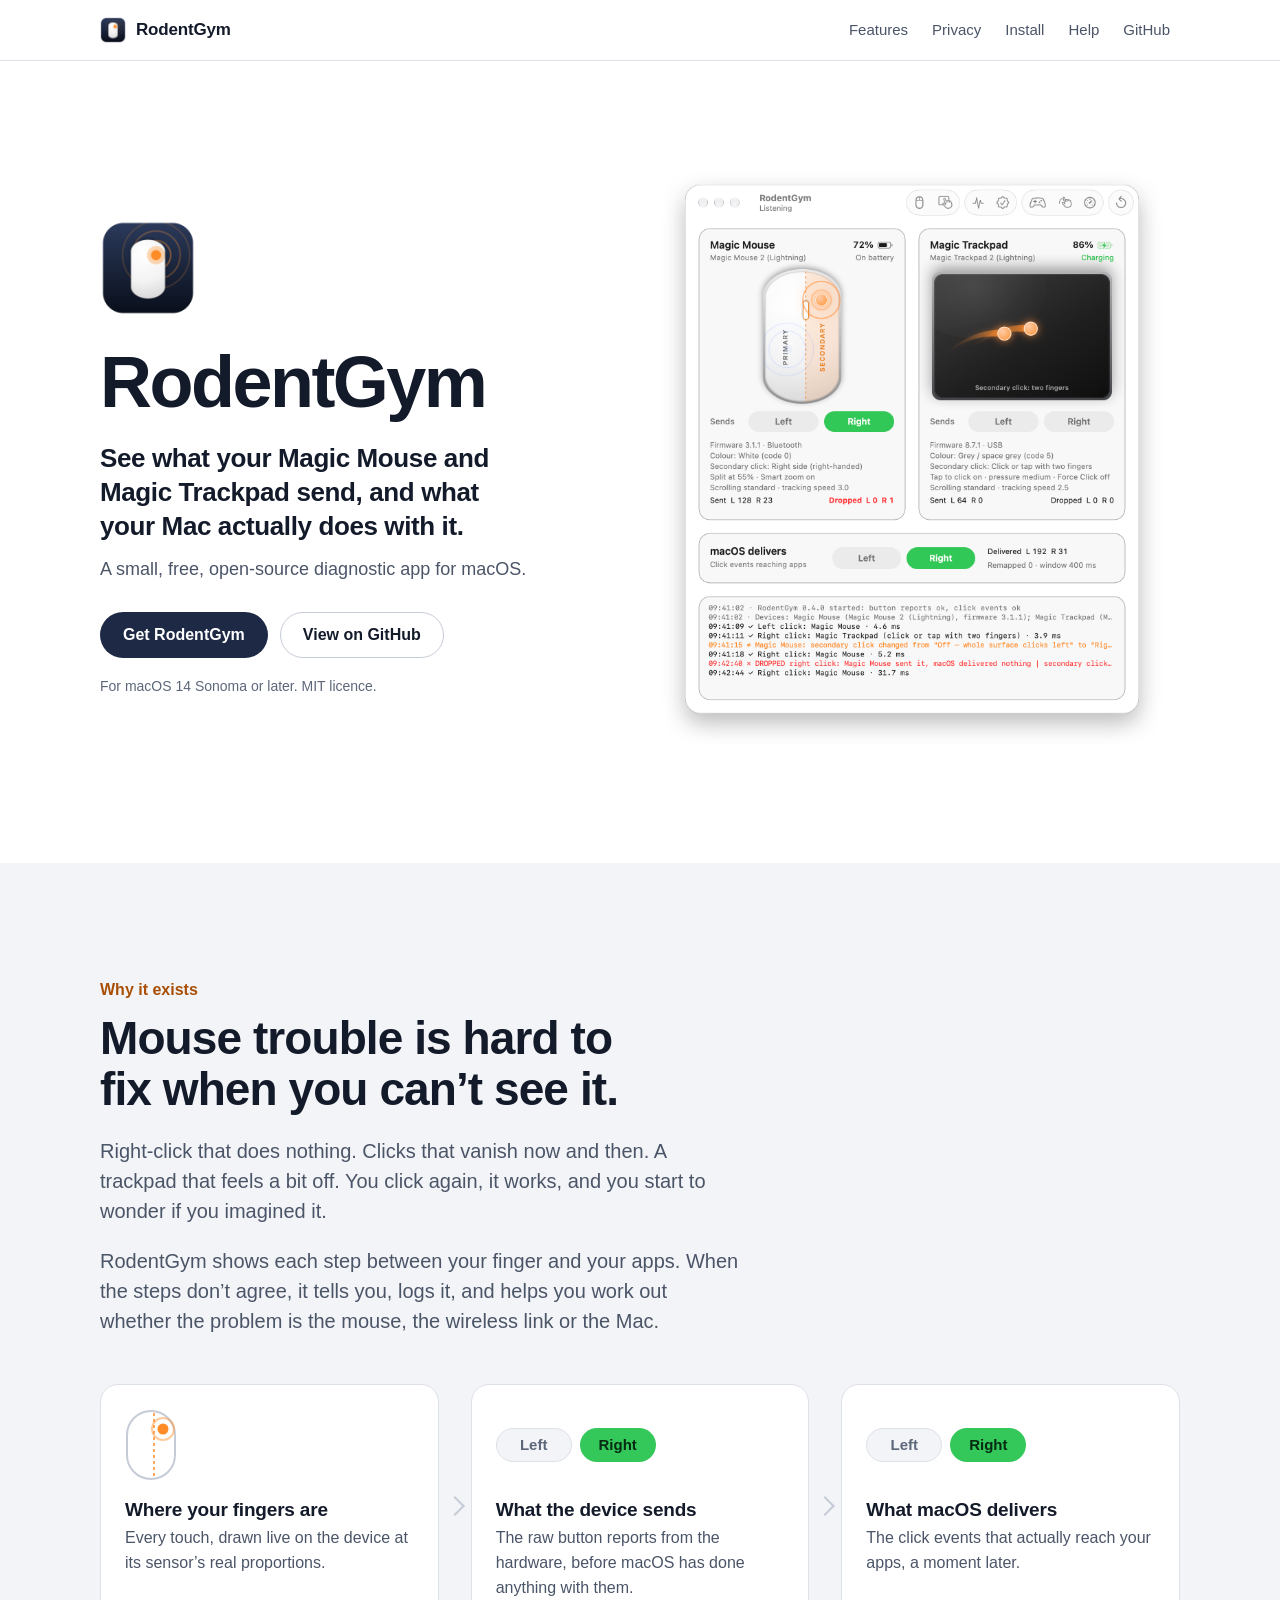
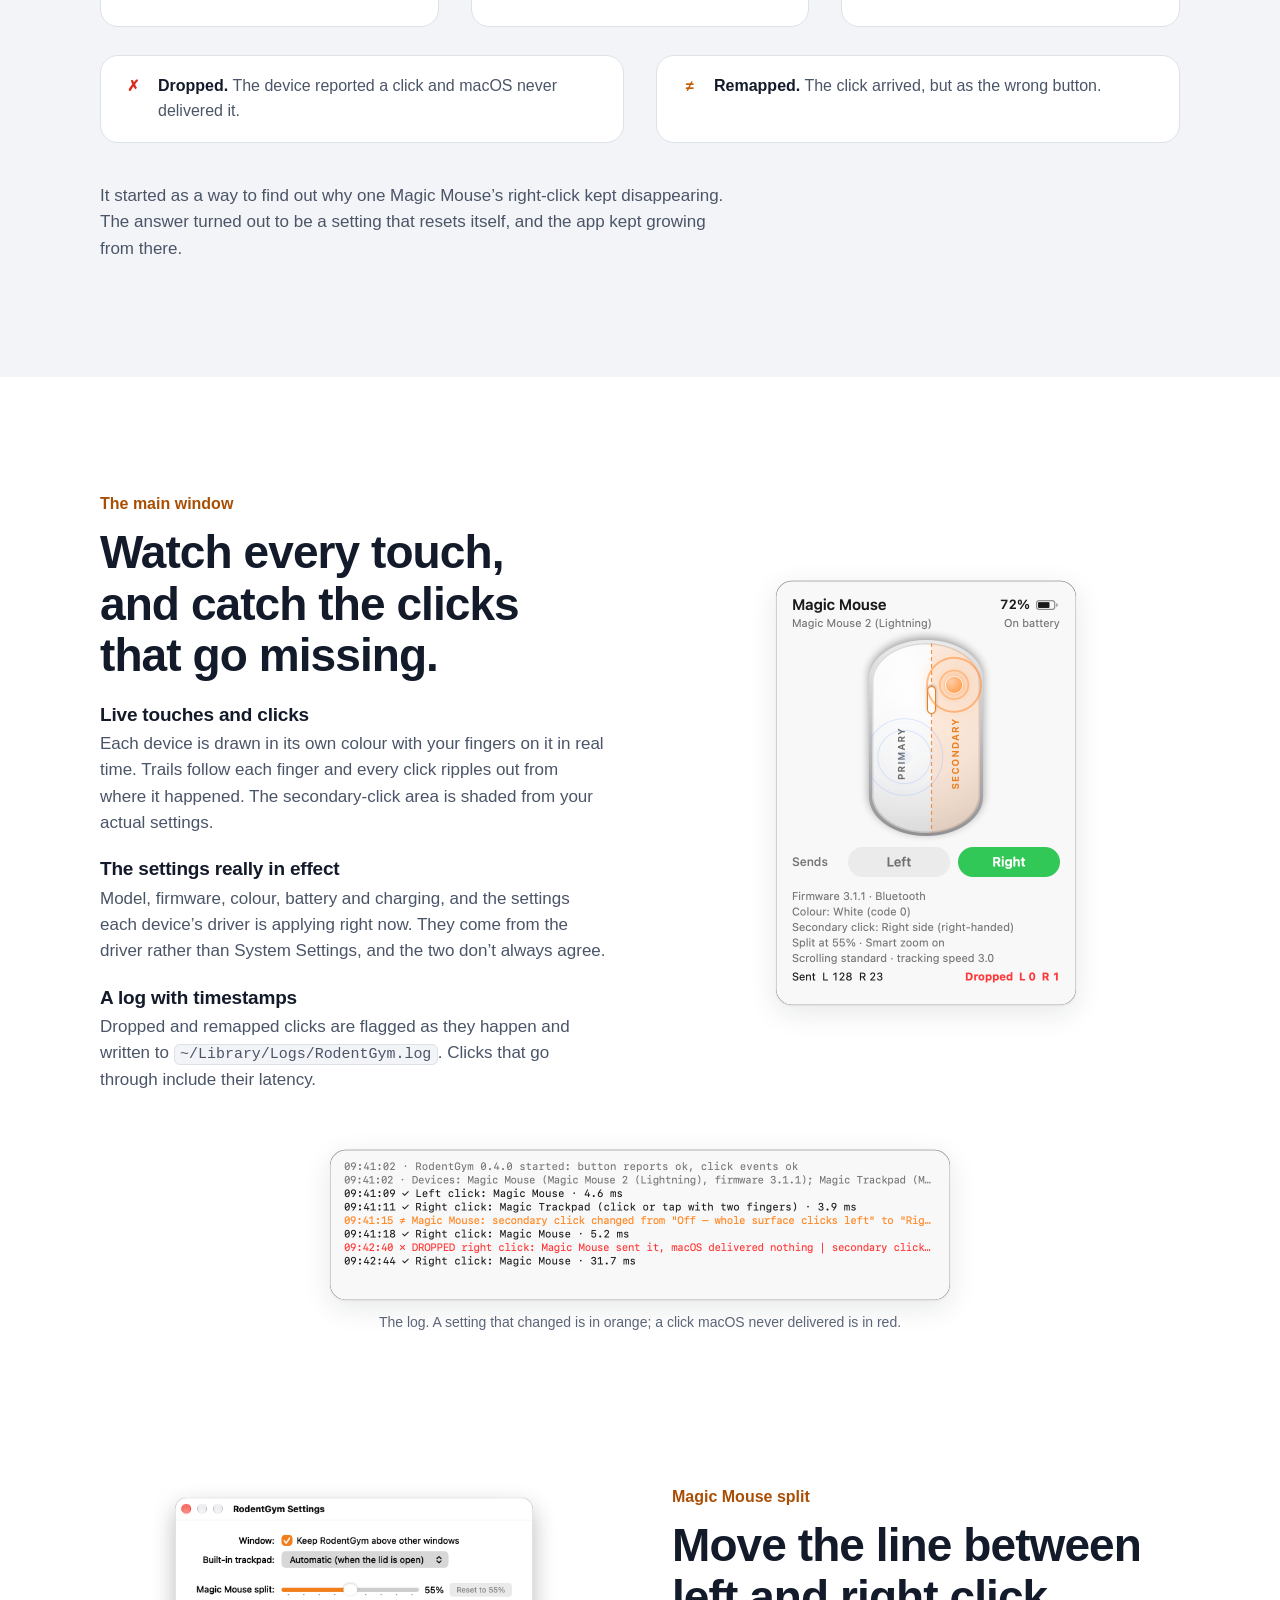
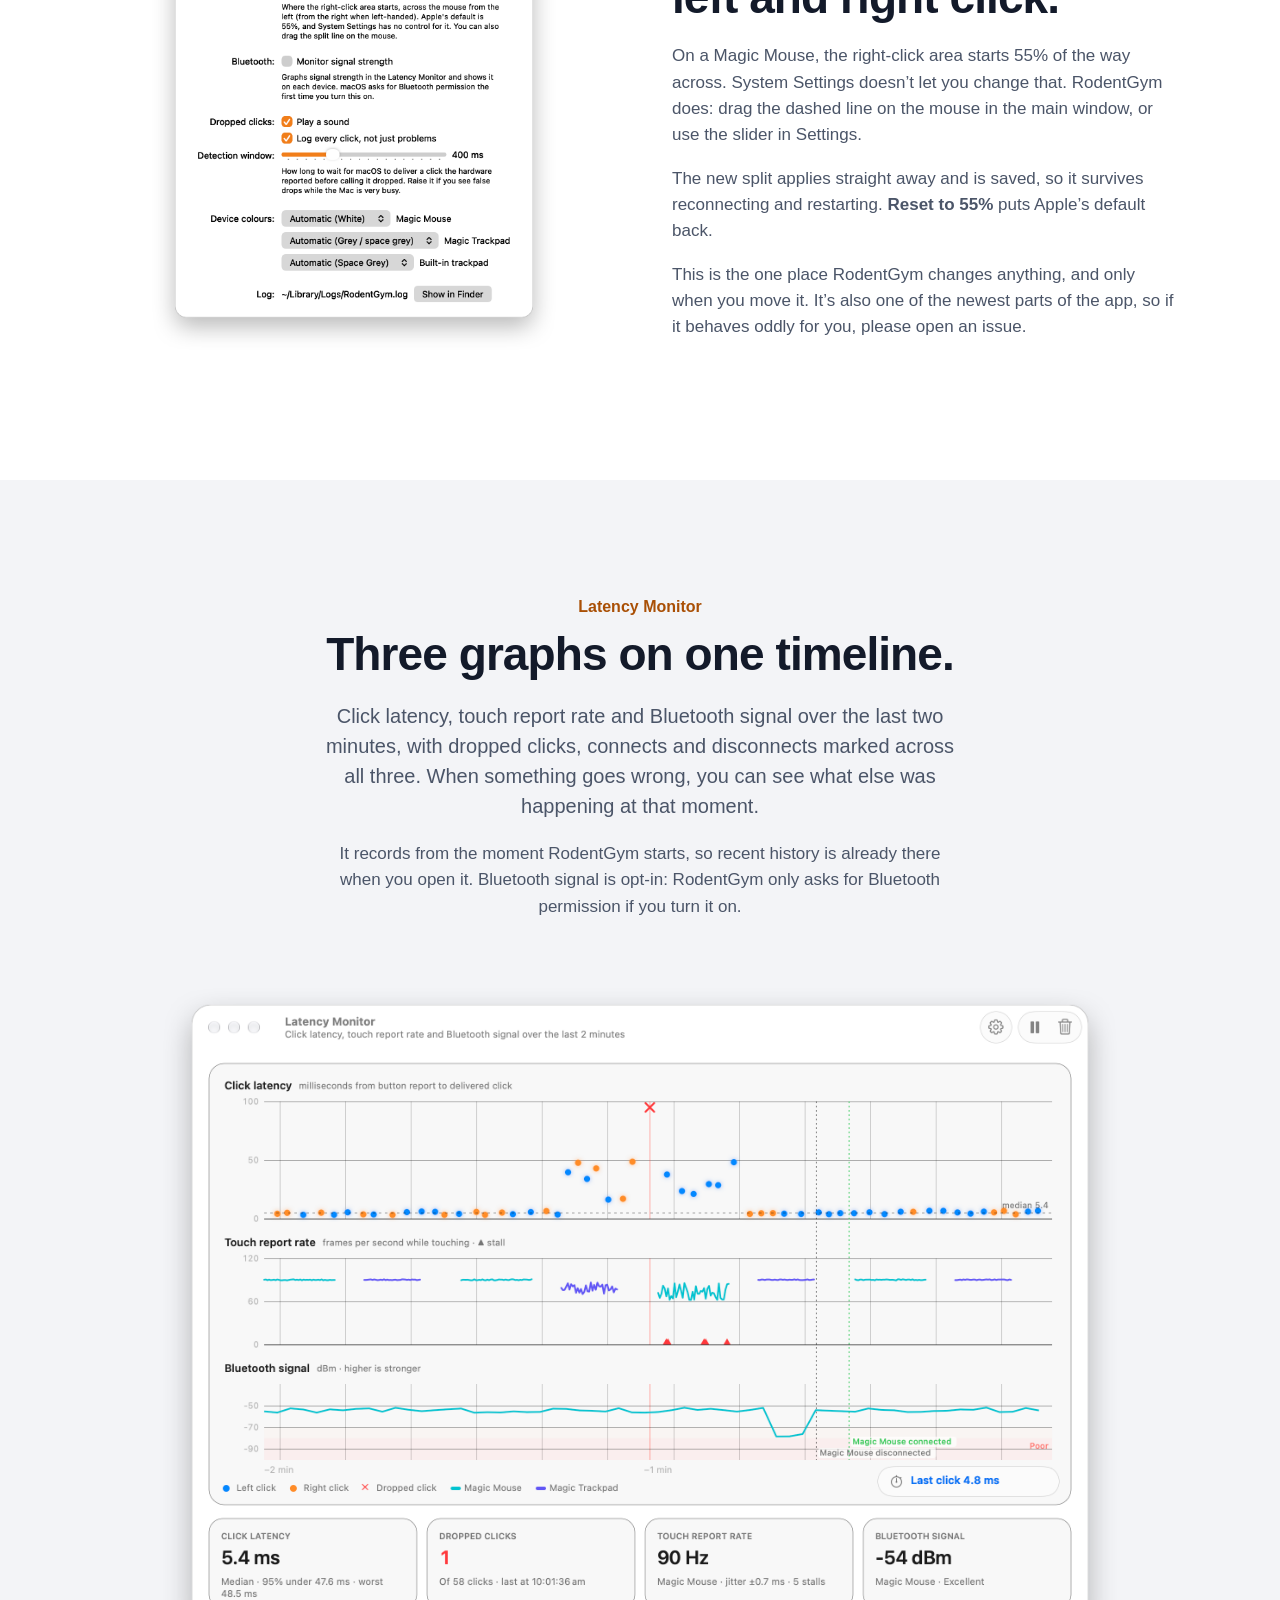
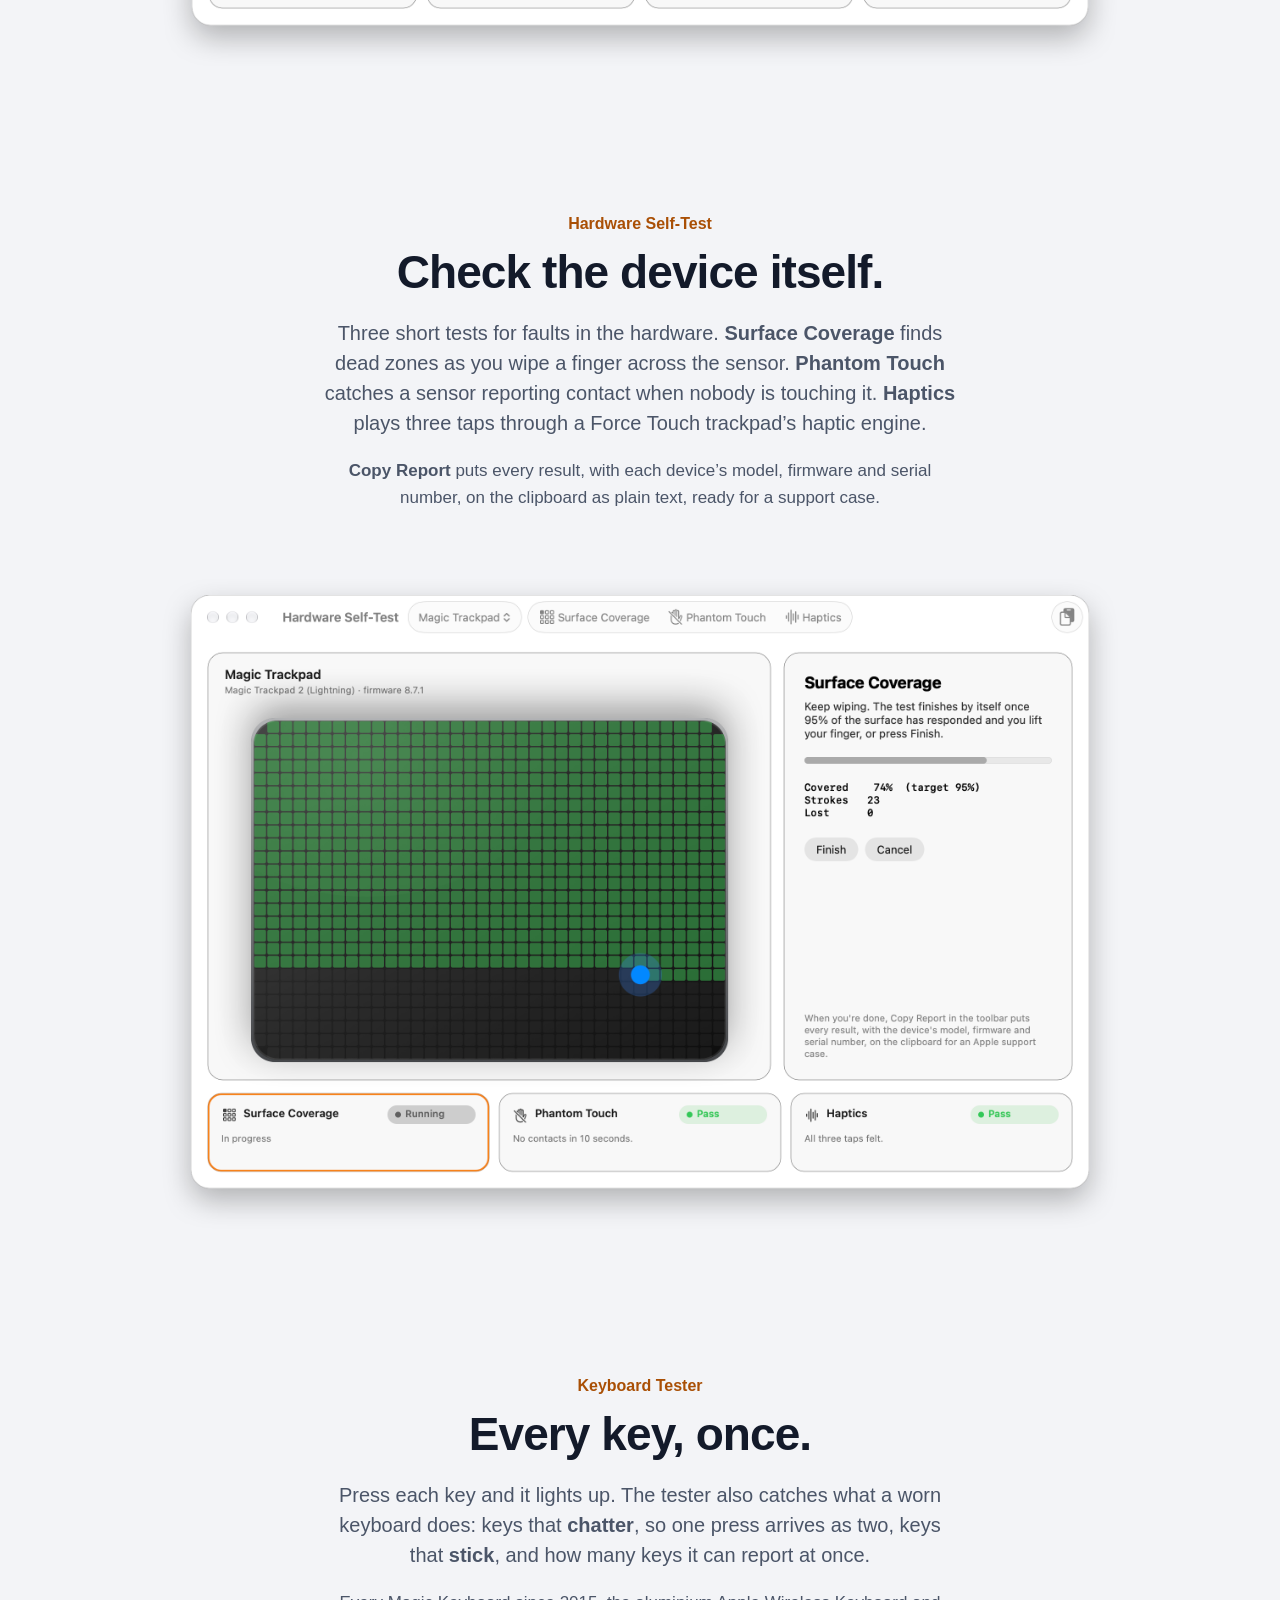
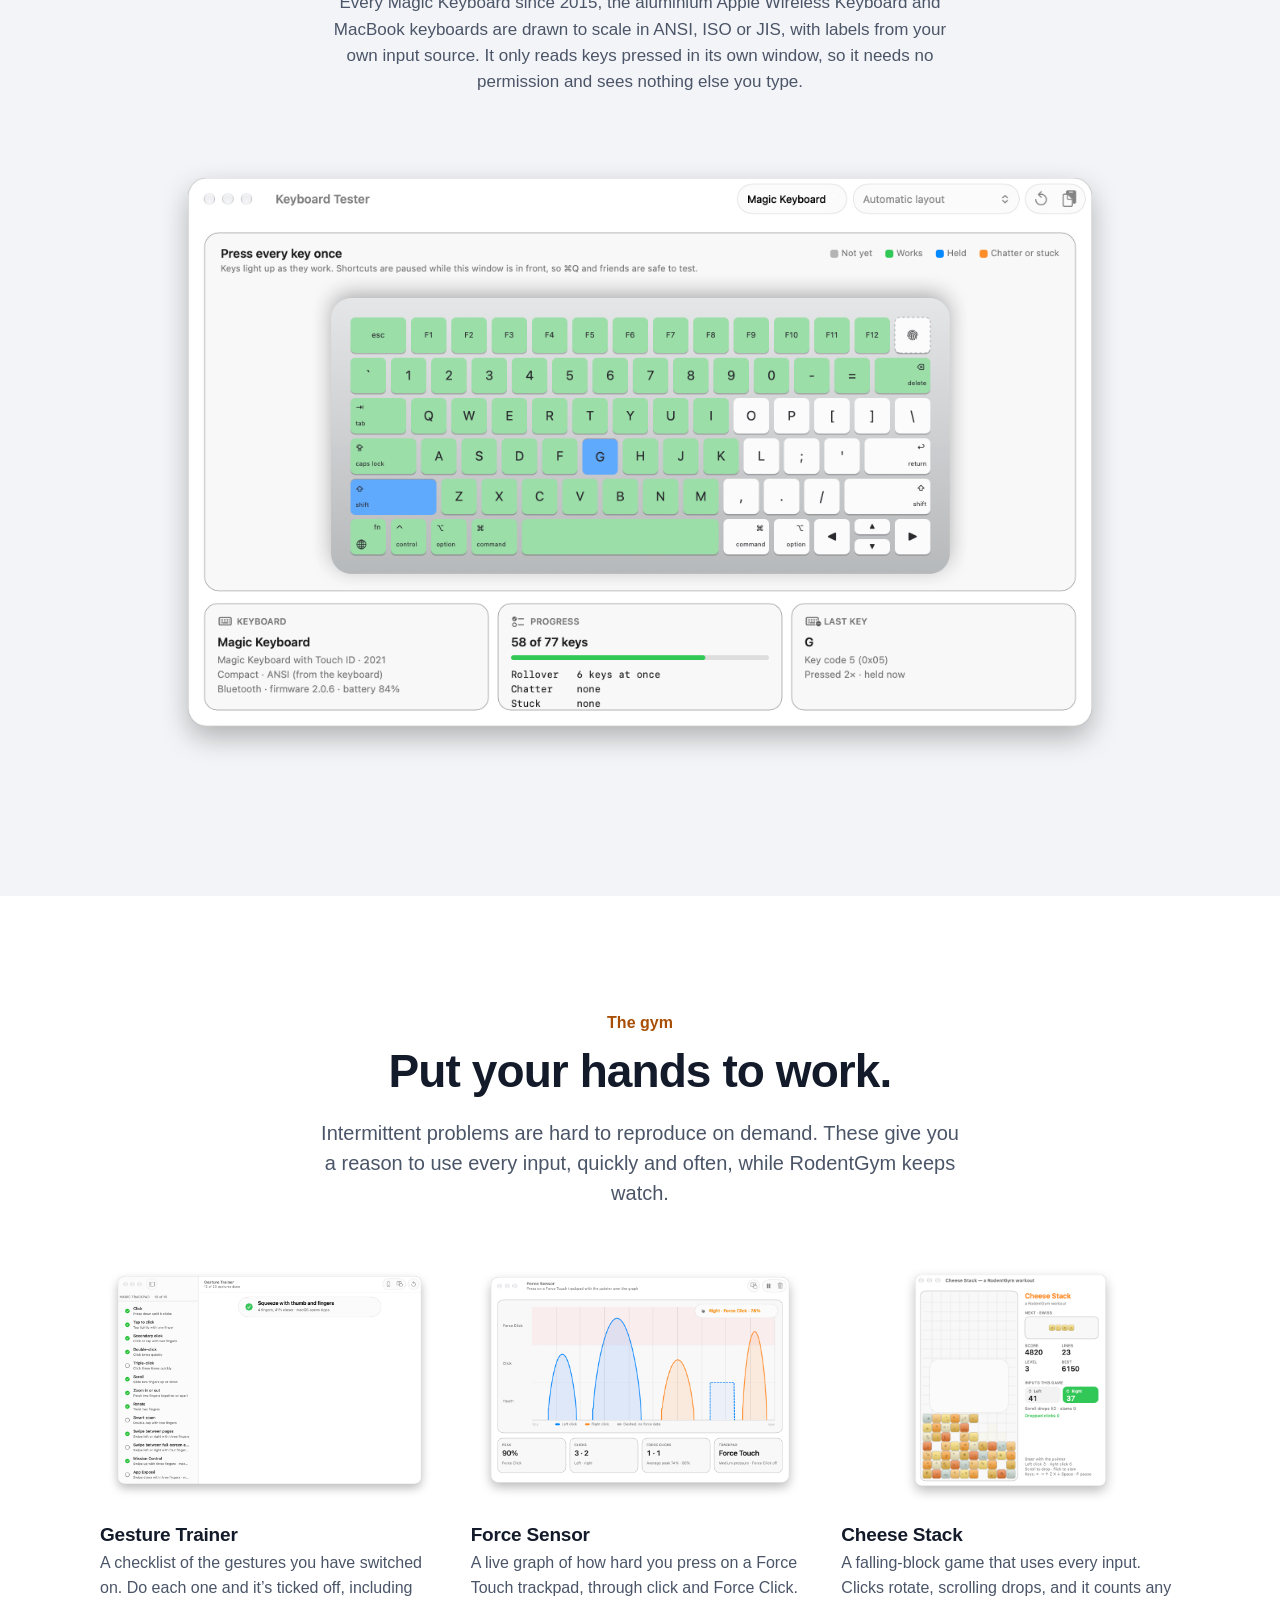
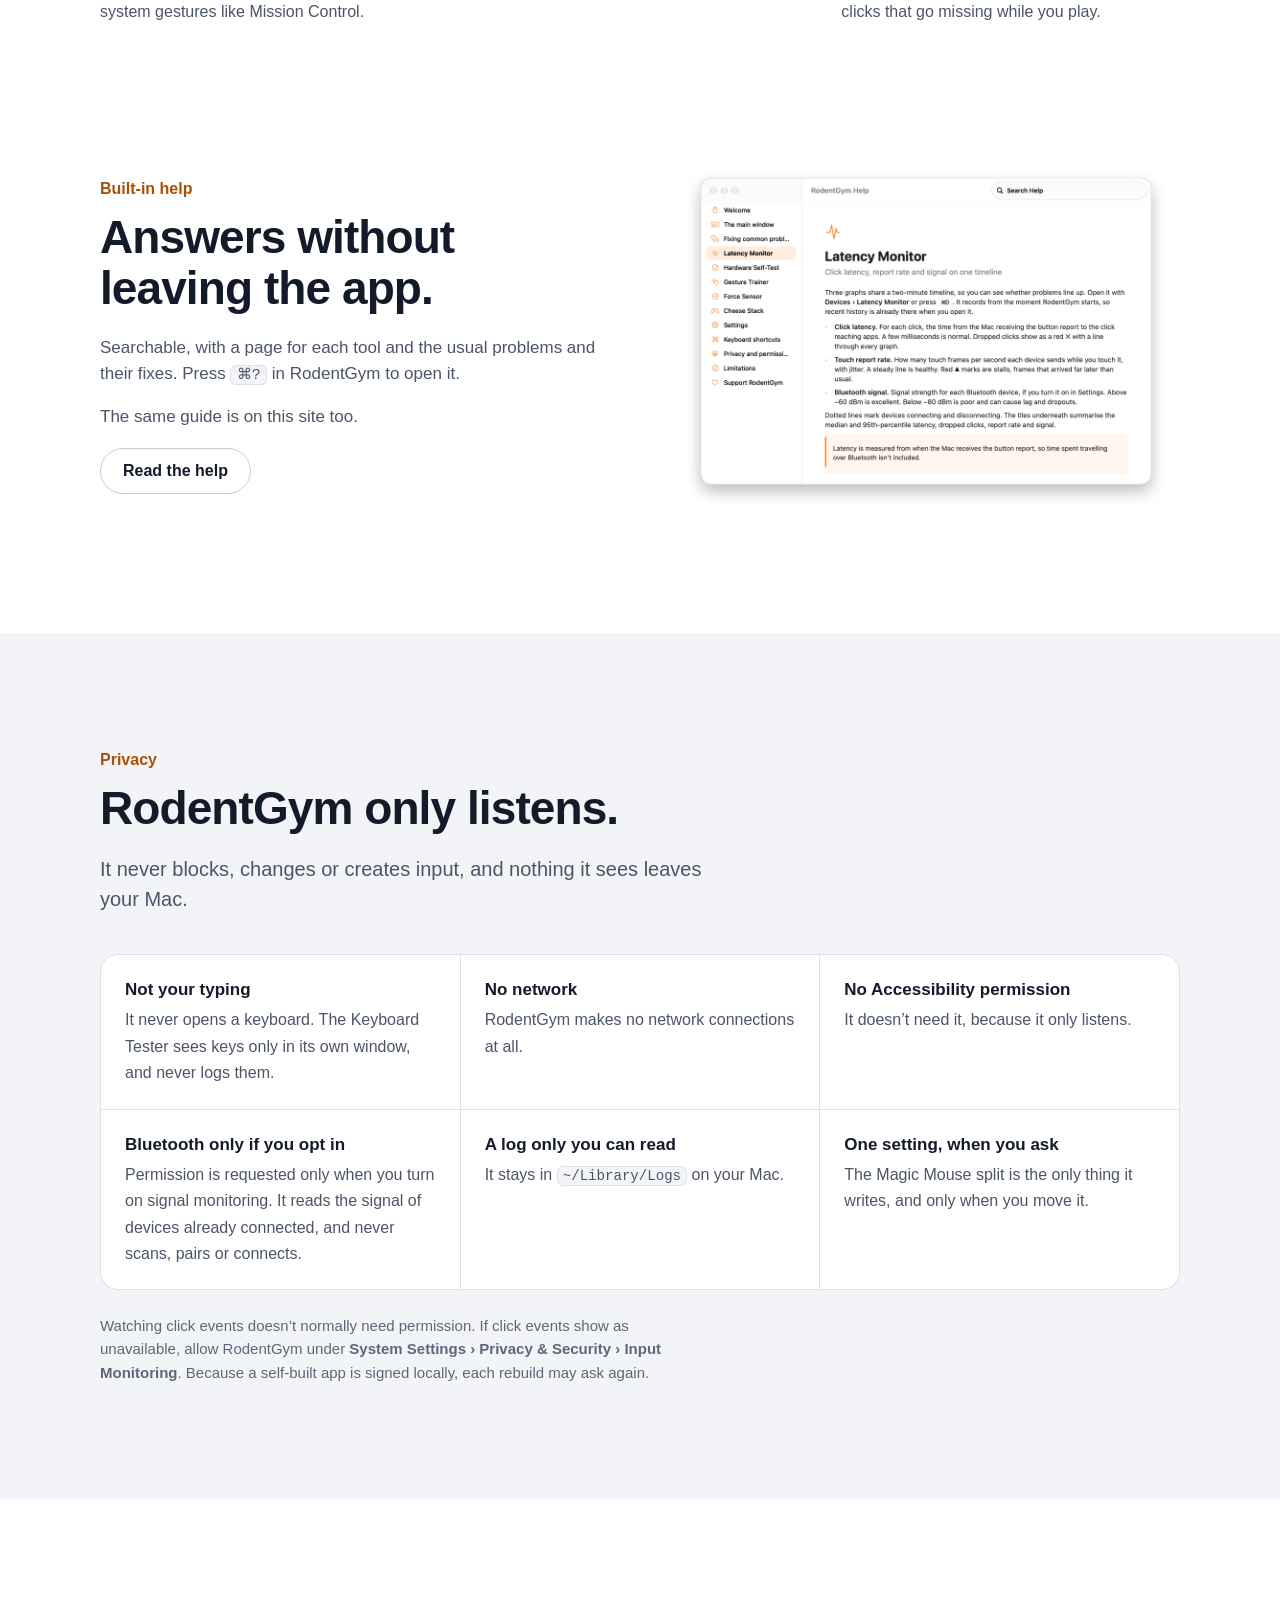
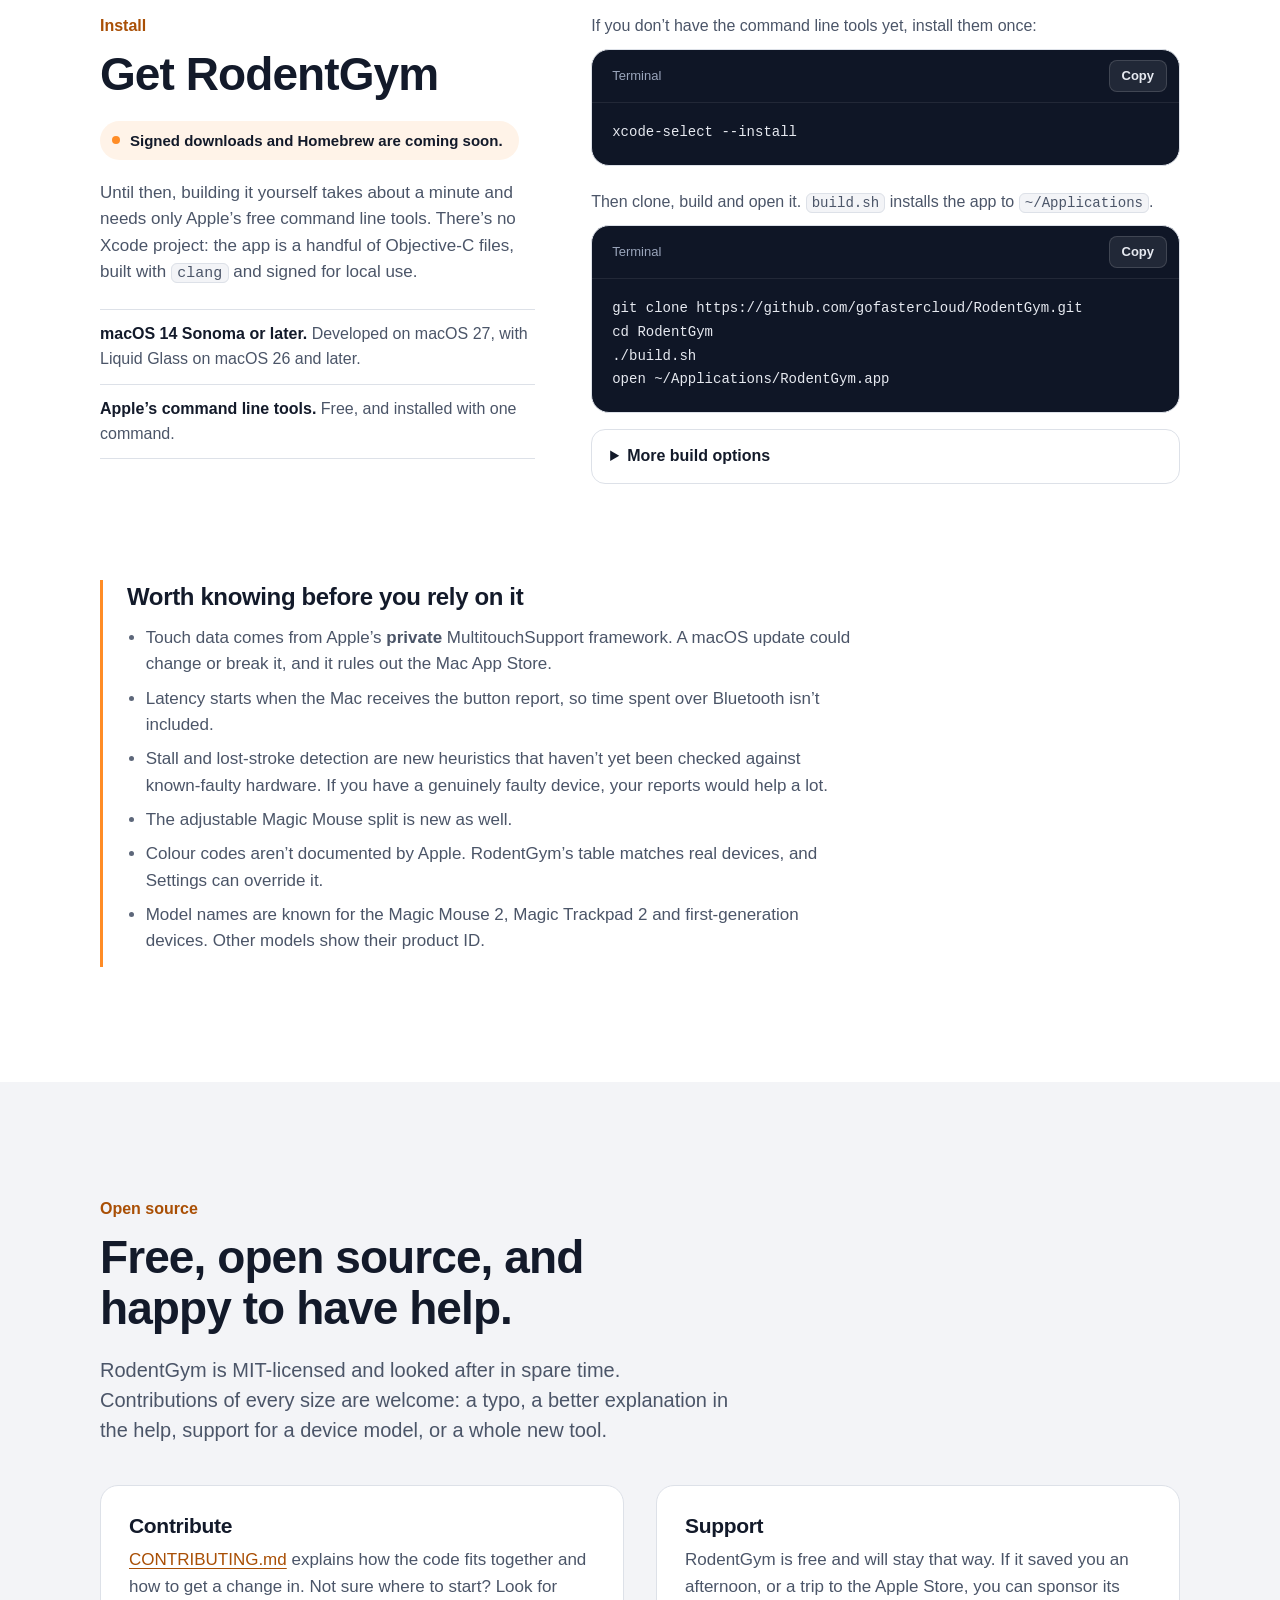
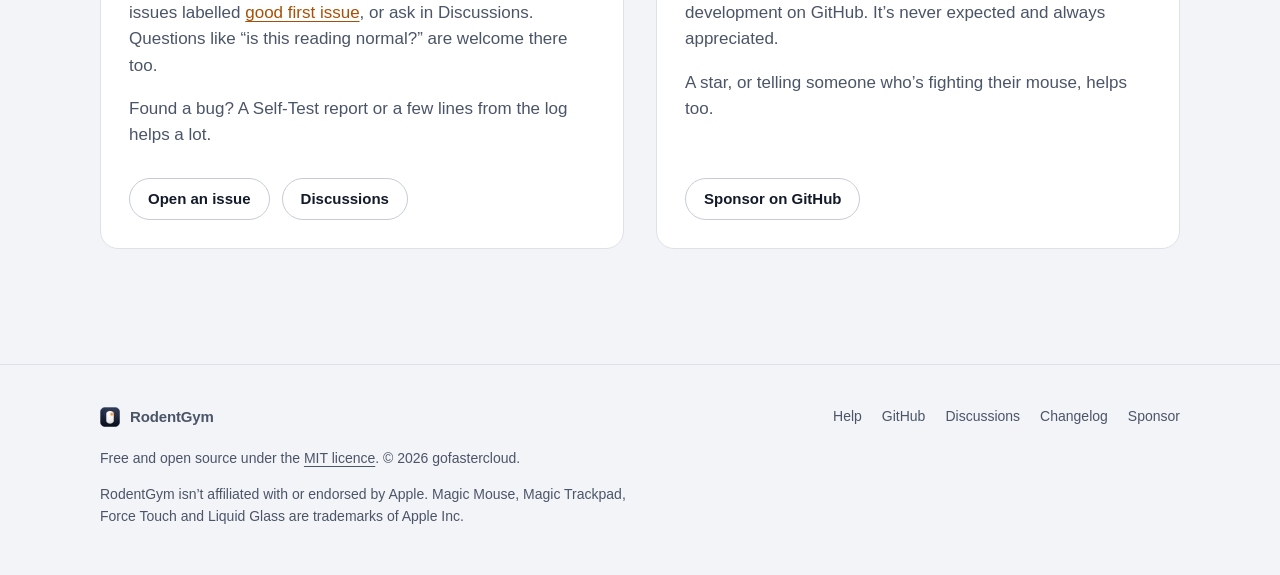
==== commit 9d22dfe1: "Add Keyboard Tester; stop opening keyboard HID devices - Keyboard Tester (Devices > Keyboard Tester," ====
--- a/docs/index.html
+++ b/docs/index.html
@@ -188,8 +188,8 @@
     </div>
   </section>
 
-  <!-- Latency Monitor and Self-Test -->
-  <section class="section section-soft" id="tools" aria-label="Latency Monitor and Hardware Self-Test">
+  <!-- Latency Monitor, Self-Test and Keyboard Tester -->
+  <section class="section section-soft" id="tools" aria-label="Latency Monitor, Hardware Self-Test and Keyboard Tester">
     <div class="wrap">
       <div class="feature feature-wide">
         <div class="feature-text">
@@ -222,6 +222,22 @@
           </picture>
         </figure>
       </div>
+
+      <div class="feature feature-wide">
+        <div class="feature-text">
+          <span class="eyebrow">Keyboard Tester</span>
+          <h2 class="section-title">Every key, once.</h2>
+          <p class="lede">Press each key and it lights up. The tester also catches what a worn keyboard does: keys that <strong>chatter</strong>, so one press arrives as two, keys that <strong>stick</strong>, and how many keys it can report at once.</p>
+          <p>Every Magic Keyboard since 2015, the aluminium Apple Wireless Keyboard and MacBook keyboards are drawn to scale in ANSI, ISO or JIS, with labels from your own input source. It only reads keys pressed in its own window, so it needs no permission and sees nothing else you type.</p>
+        </div>
+        <figure class="shot">
+          <picture>
+            <source media="(prefers-color-scheme: dark)" srcset="images/keyboard-tester-dark.png">
+            <img src="images/keyboard-tester-light.png" width="2480" height="1600" loading="lazy"
+                 alt="The Keyboard Tester: a Magic Keyboard with Touch ID drawn to scale, most keys green, shift and G held in blue, with progress, rollover and the last key below.">
+          </picture>
+        </figure>
+      </div>
     </div>
   </section>
 
@@ -306,7 +322,7 @@
         <p class="lede">It never blocks, changes or creates input, and nothing it sees leaves your Mac.</p>
       </div>
       <ul class="facts">
-        <li><strong>Never the keyboard</strong><span>It watches mouse buttons and touches, and nothing else.</span></li>
+        <li><strong>Not your typing</strong><span>It never opens a keyboard. The Keyboard Tester sees keys only in its own window, and never logs them.</span></li>
         <li><strong>No network</strong><span>RodentGym makes no network connections at all.</span></li>
         <li><strong>No Accessibility permission</strong><span>It doesn&rsquo;t need it, because it only listens.</span></li>
         <li><strong>Bluetooth only if you opt in</strong><span>Permission is requested only when you turn on signal monitoring. It reads the signal of devices already connected, and never scans, pairs or connects.</span></li>
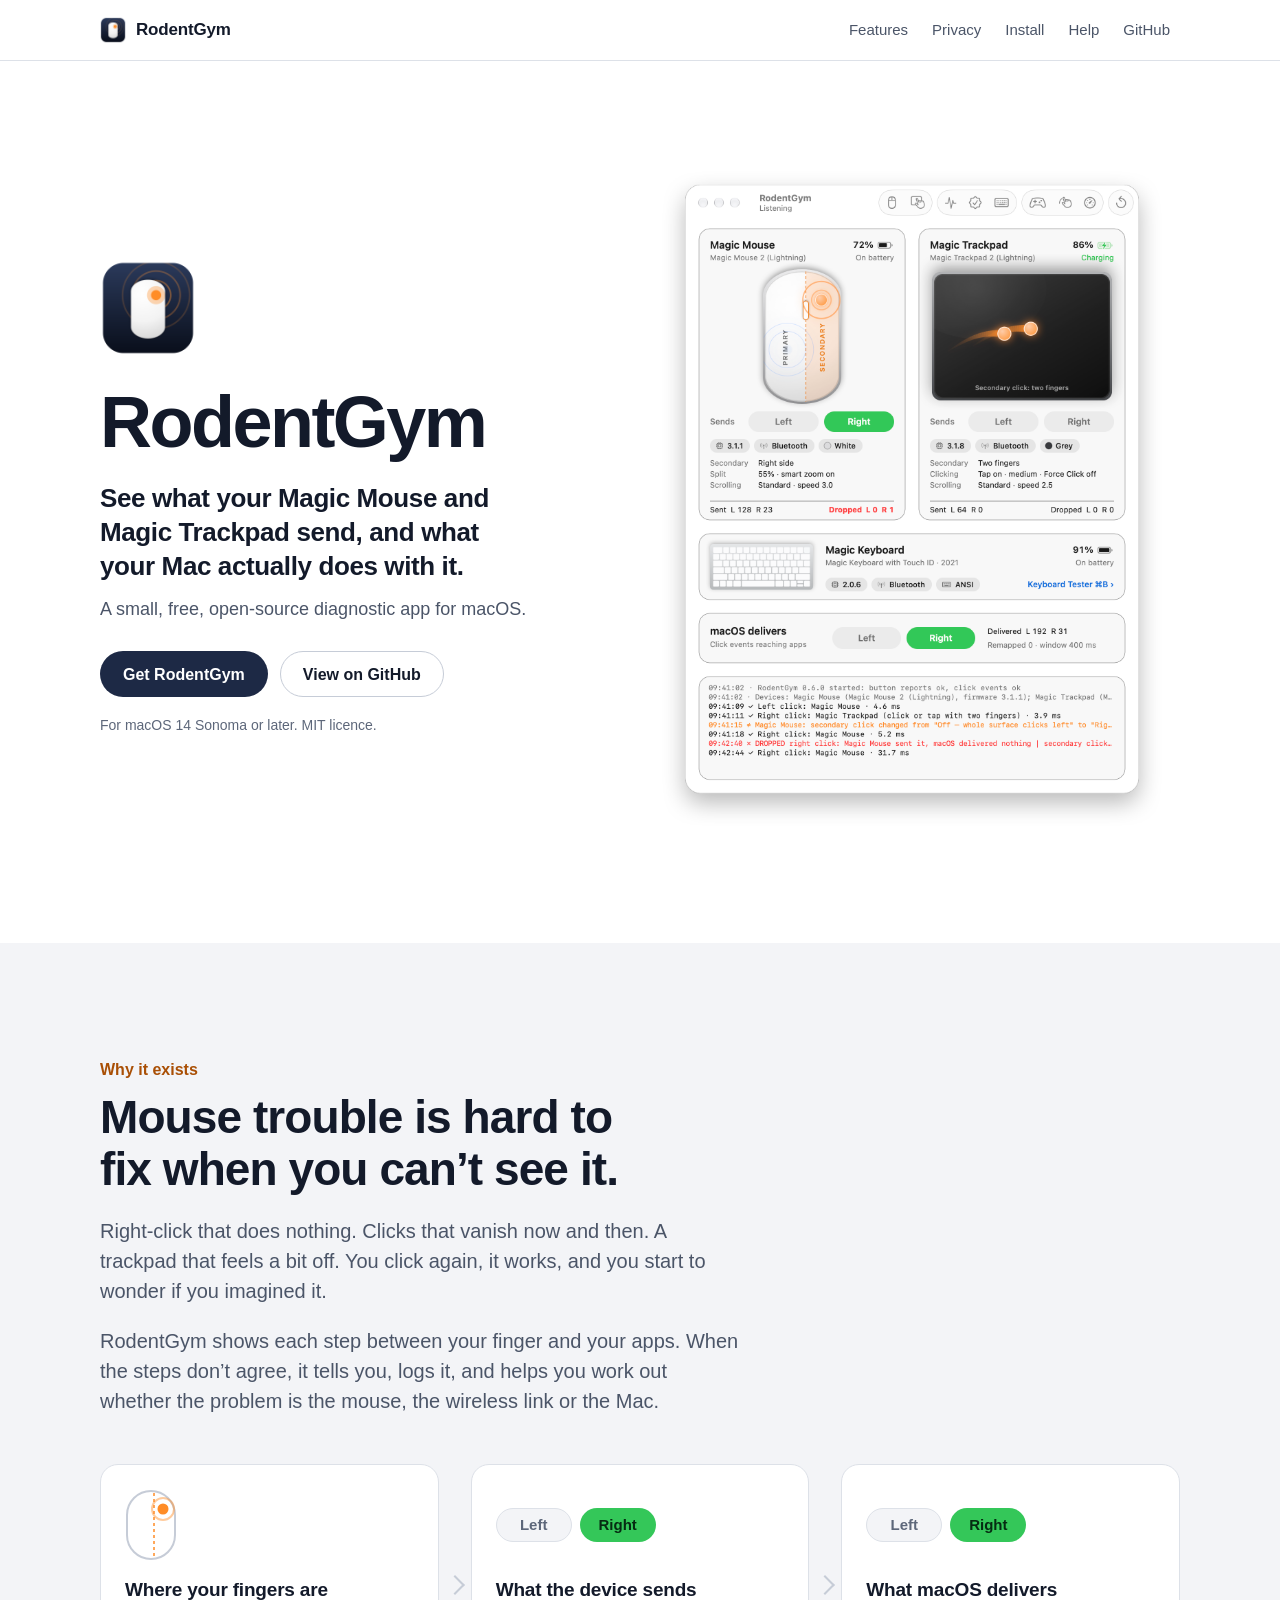
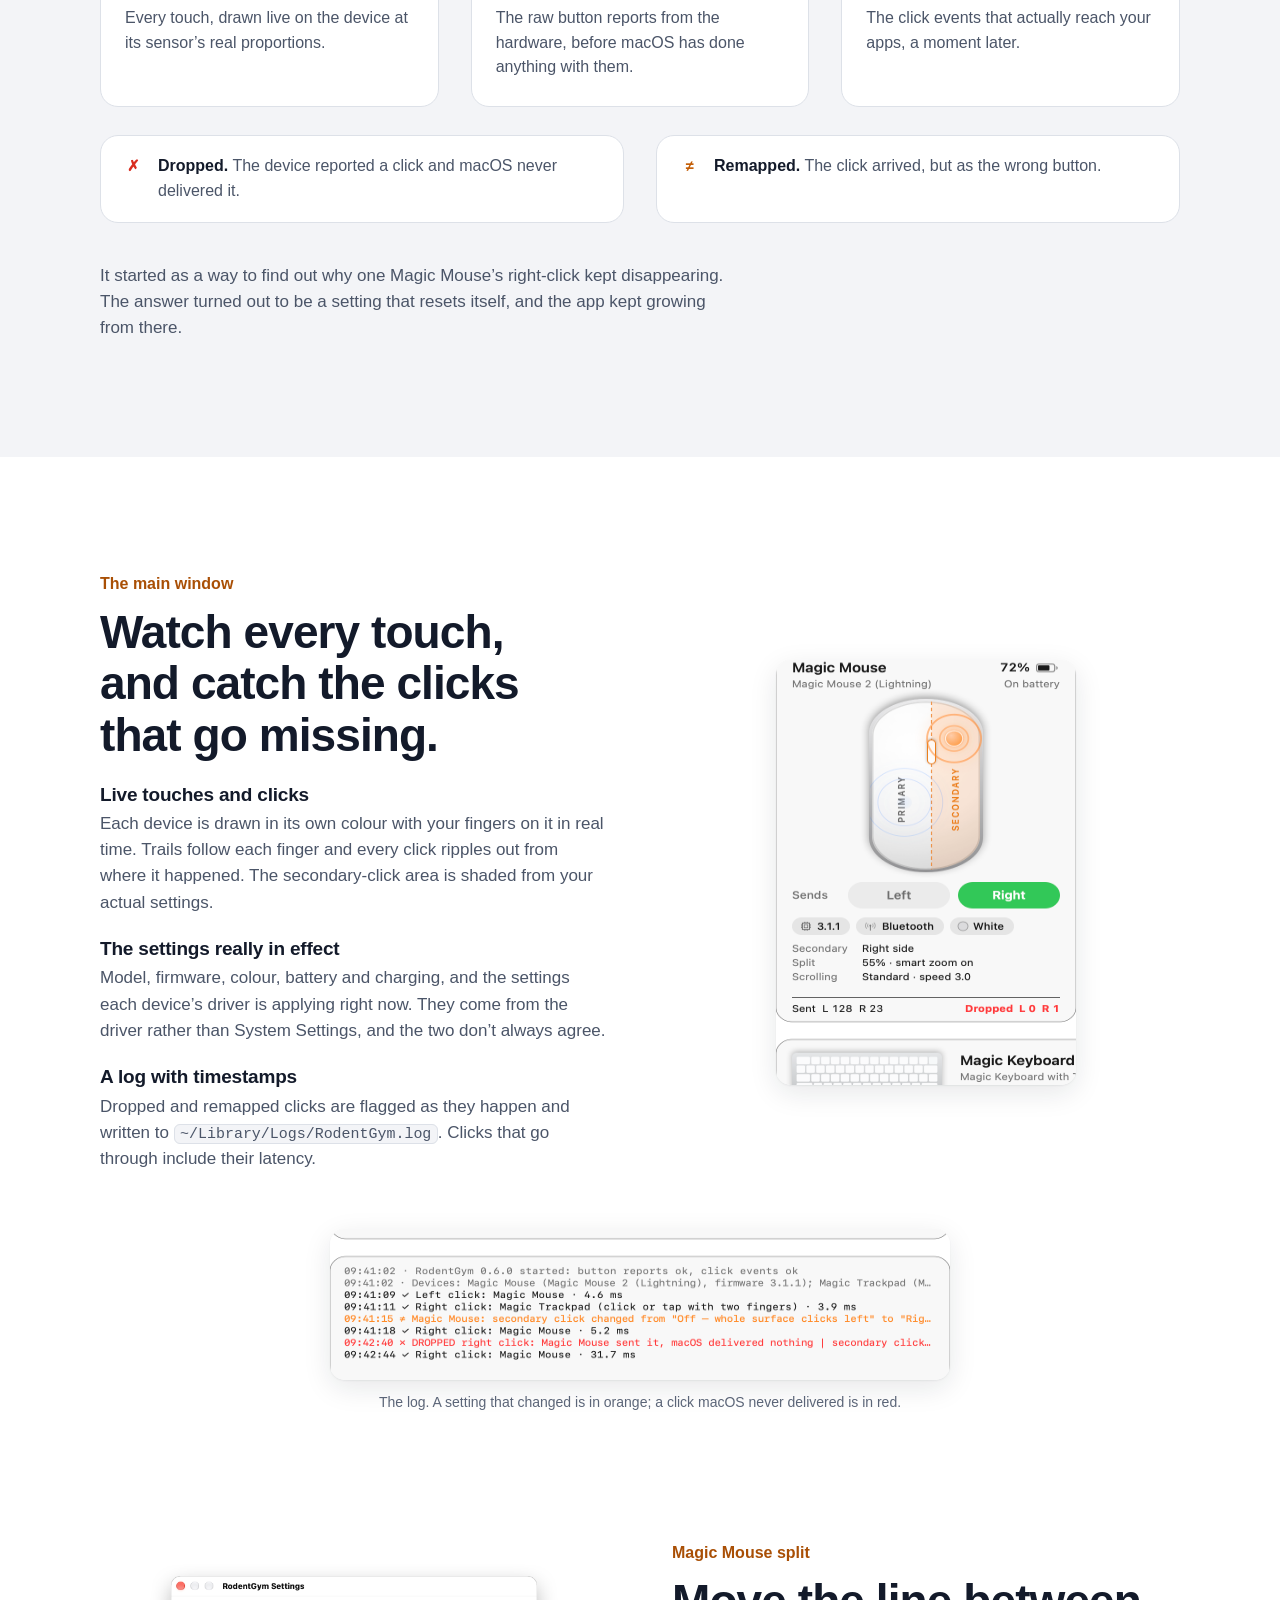
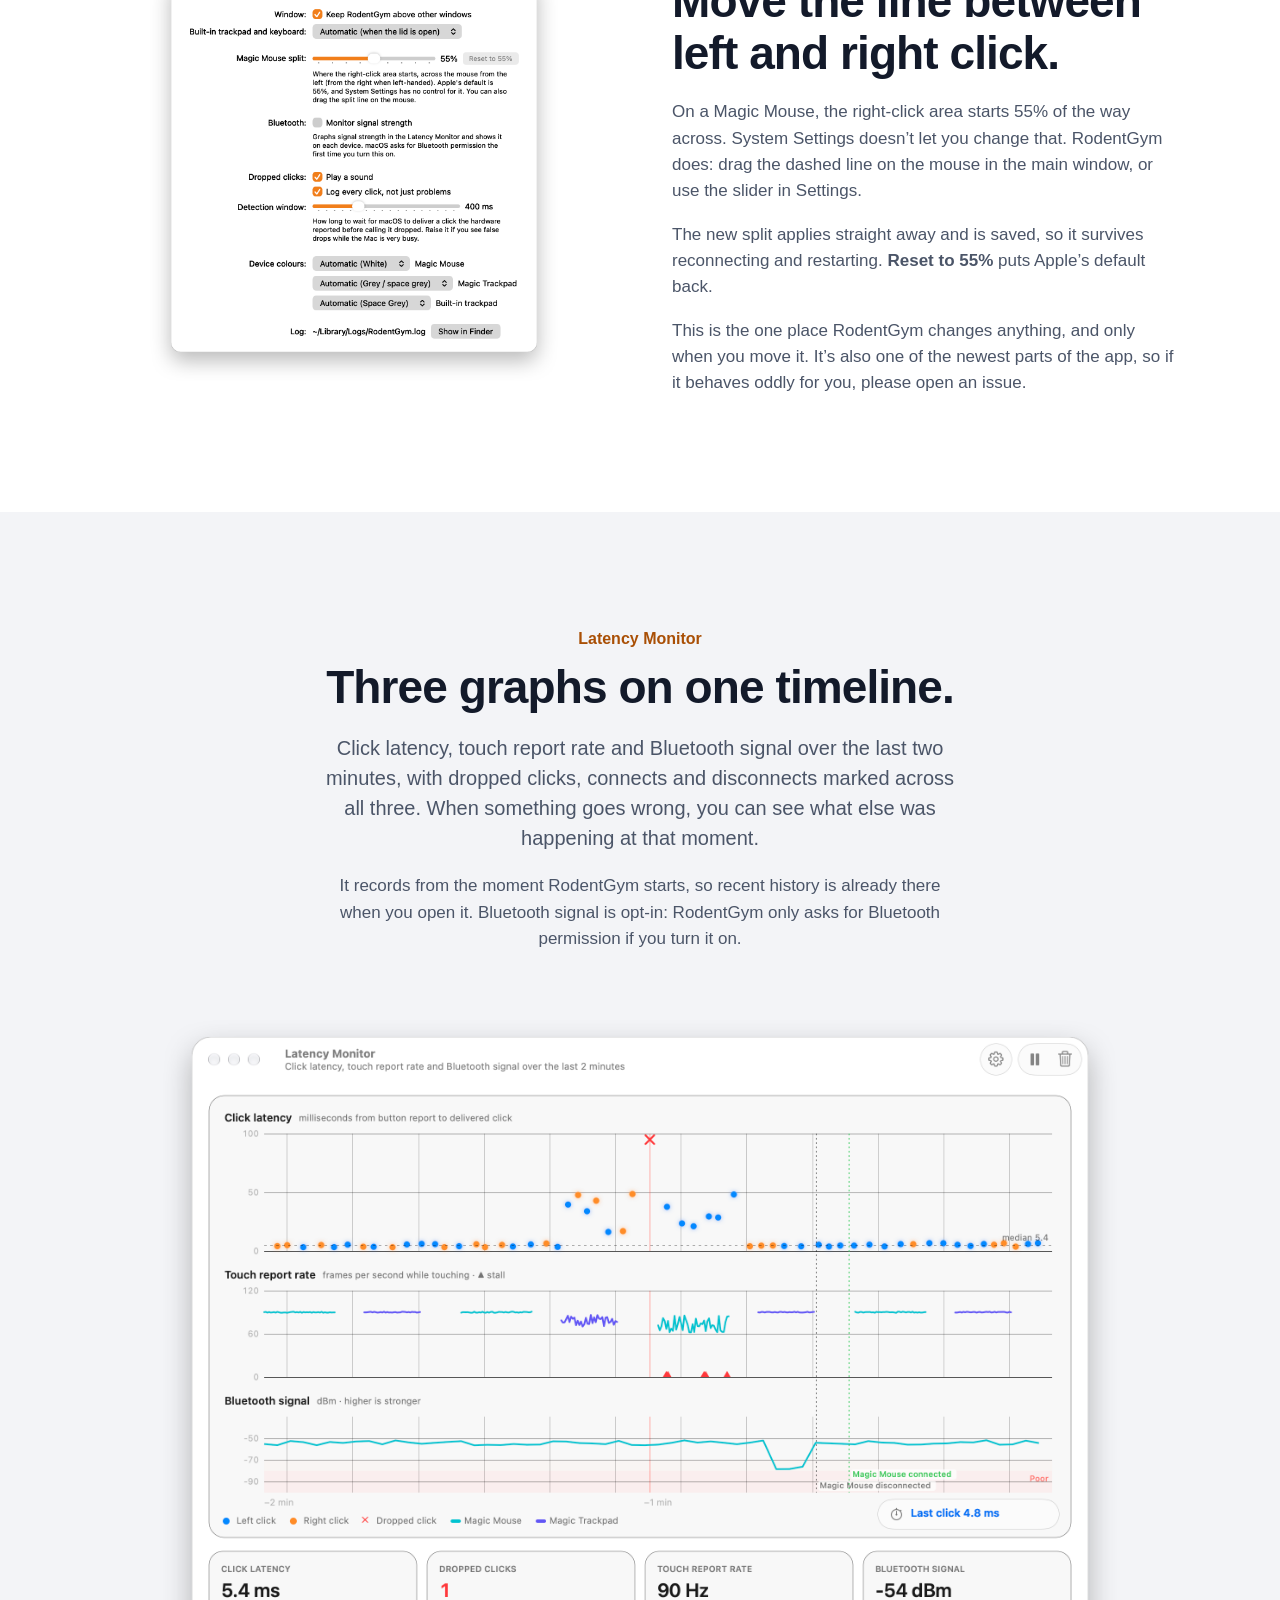
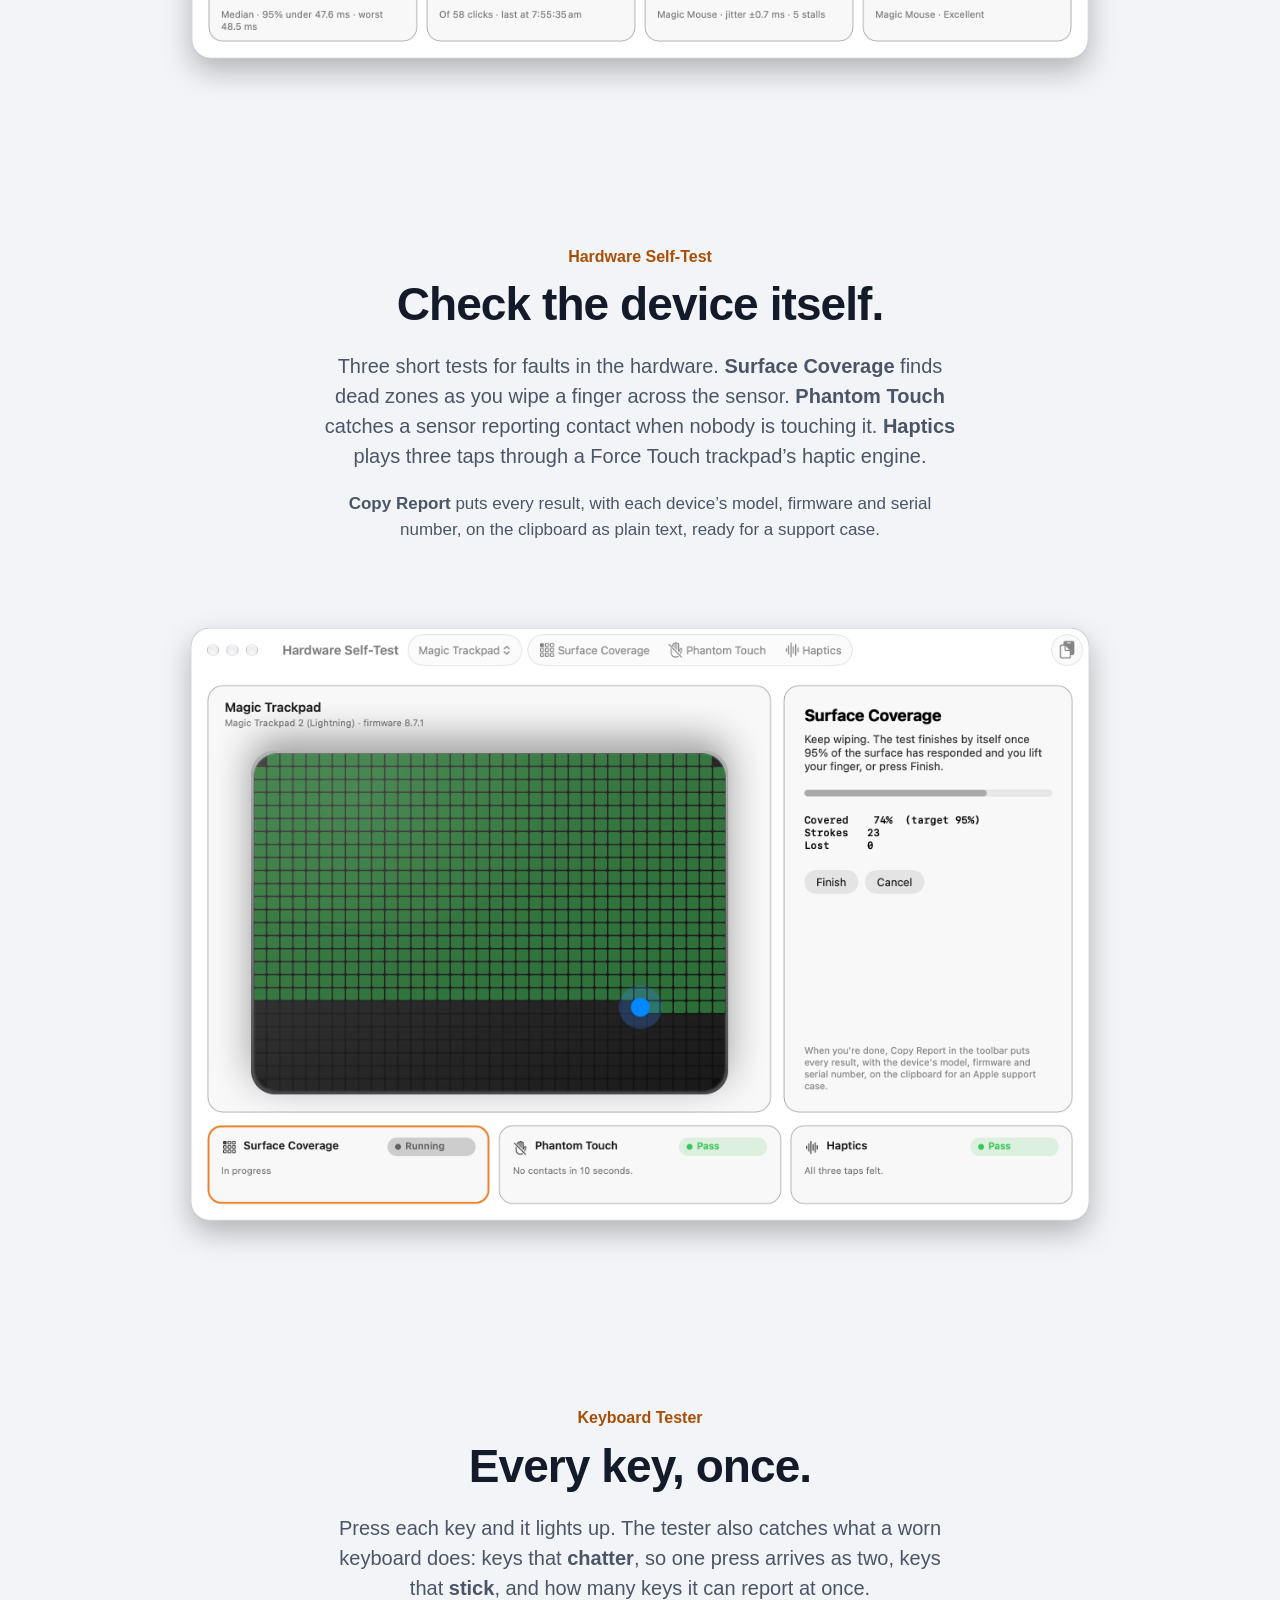
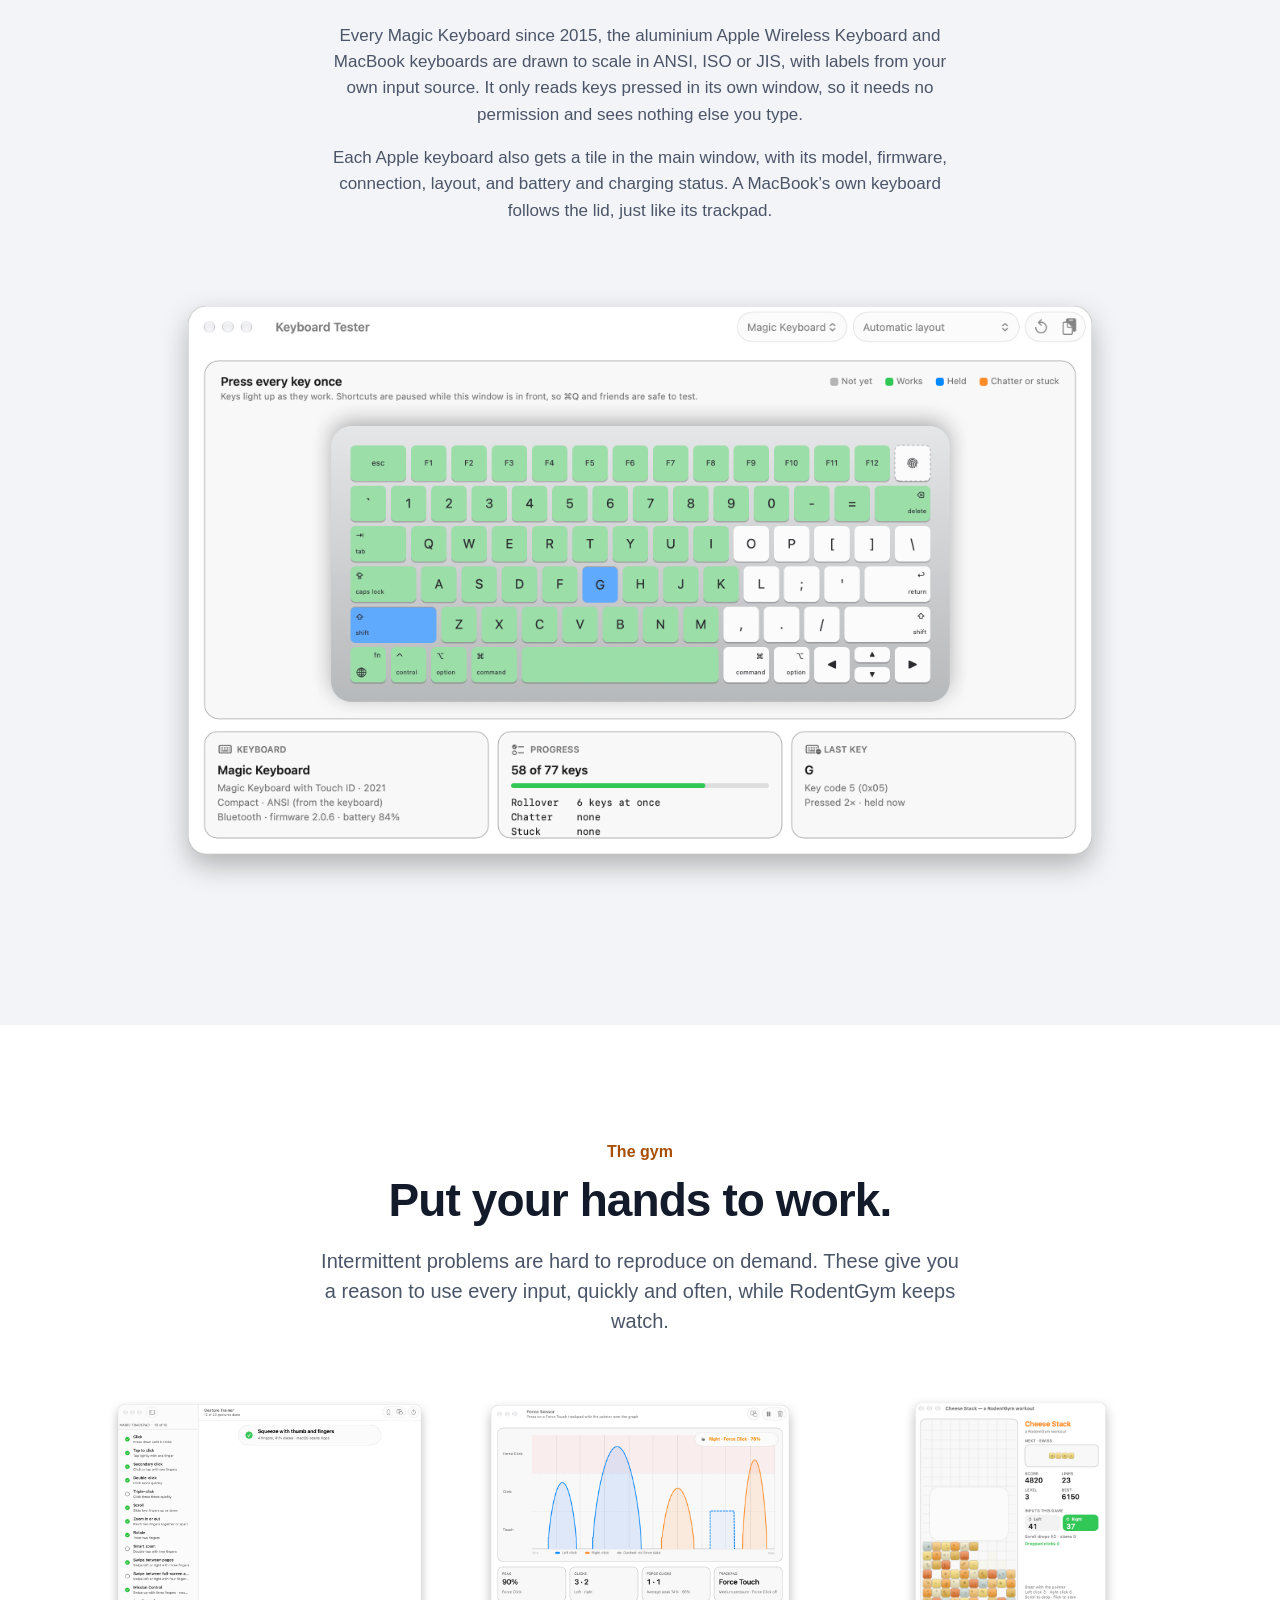
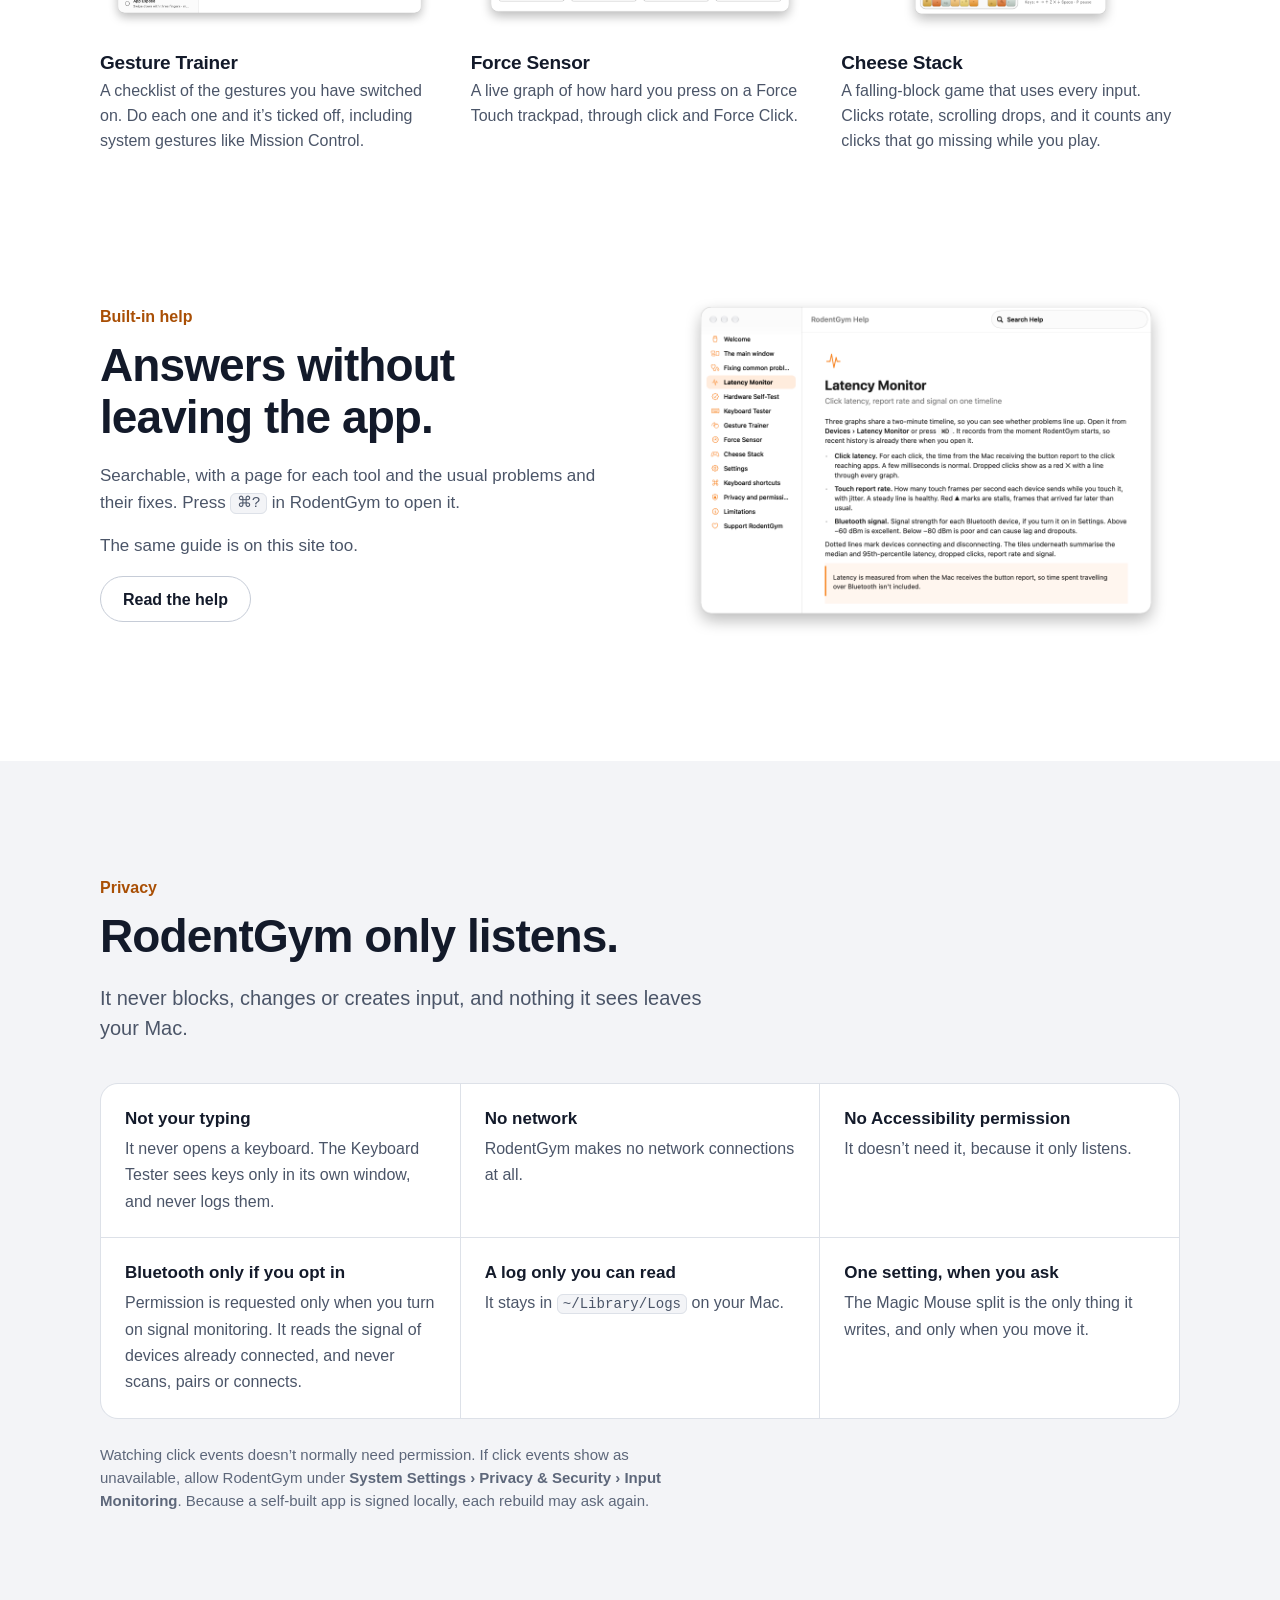
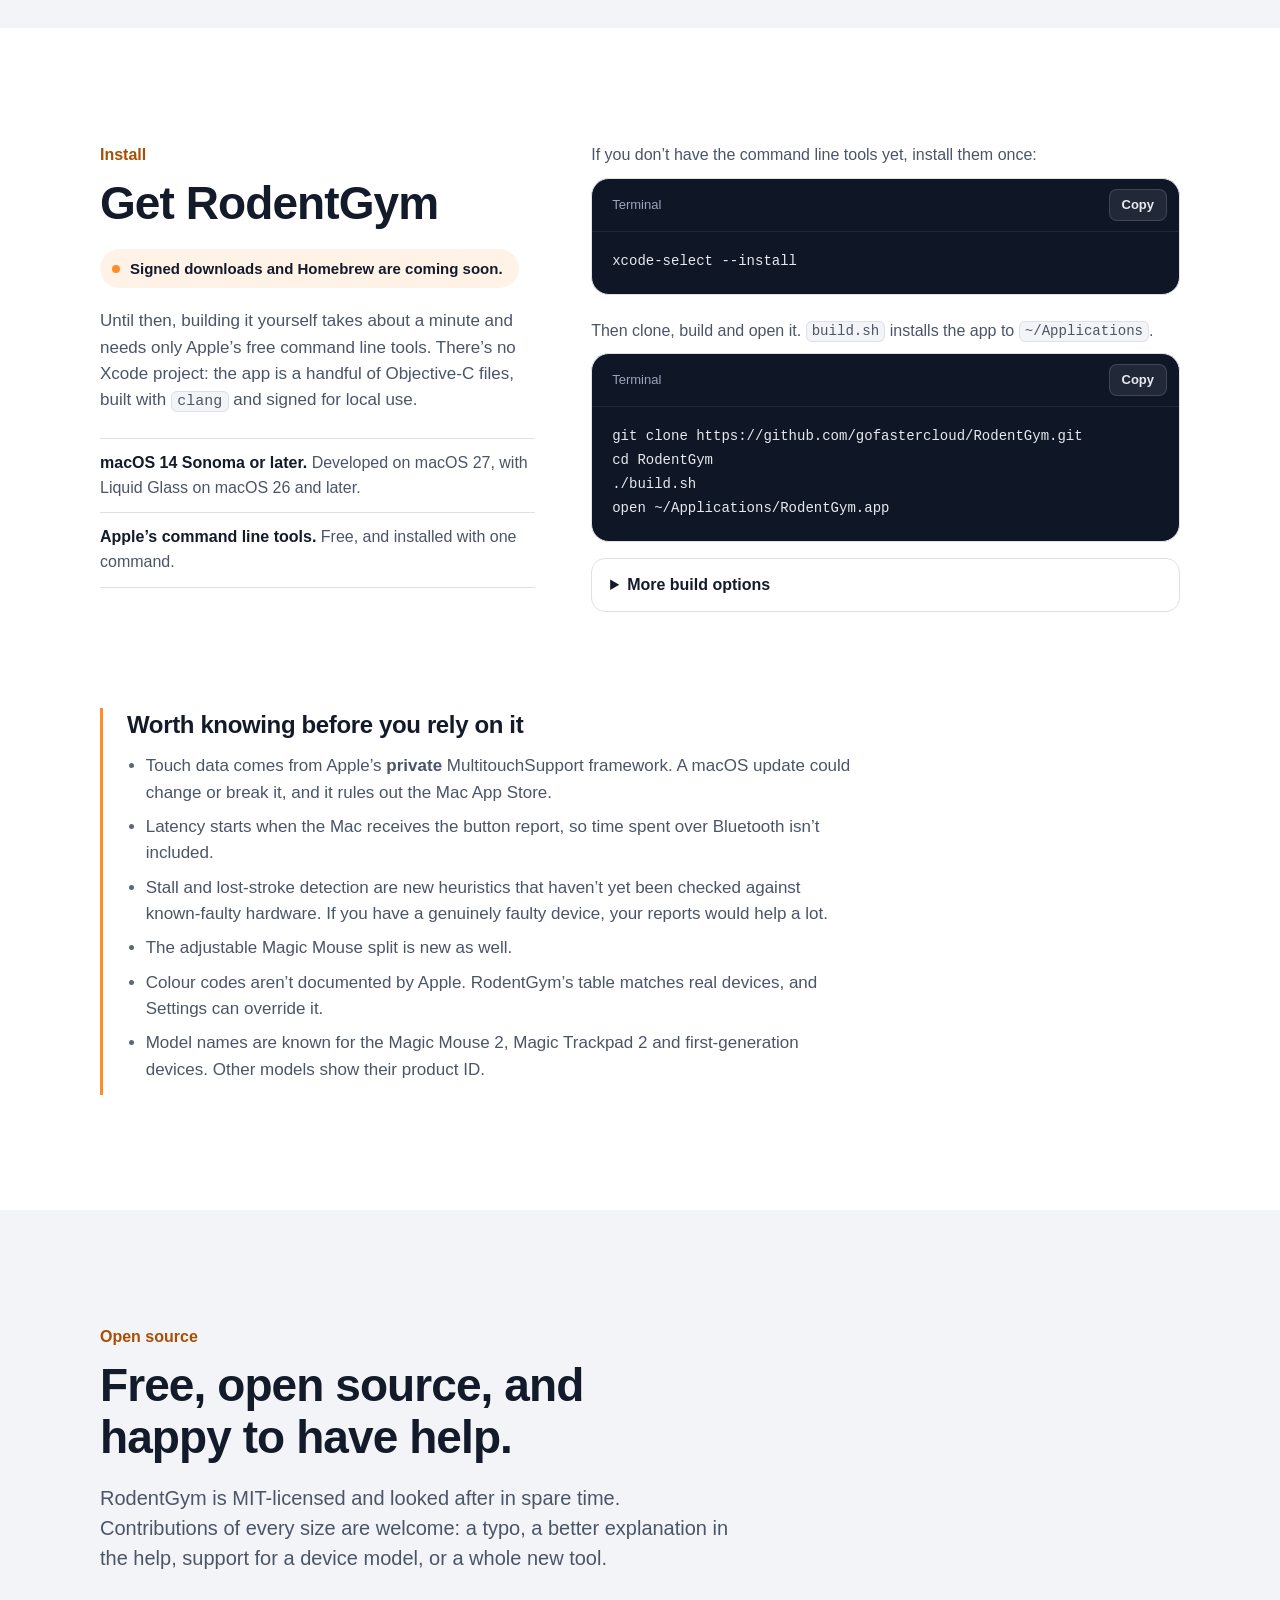
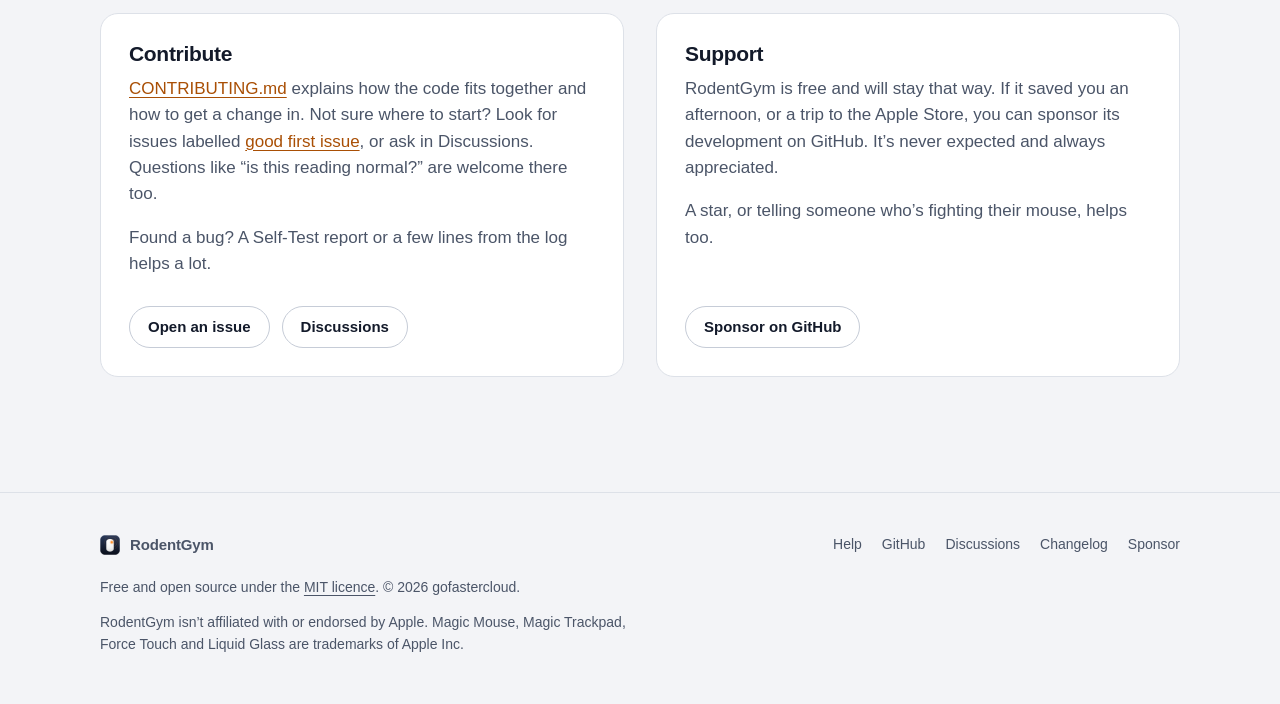
==== commit 54c07c24: "Keyboard tiles, Apple keyboards only, tidier device cards; fix button reports - Main window: each Ap" ====
--- a/docs/index.html
+++ b/docs/index.html
@@ -70,7 +70,7 @@
       <figure class="shot hero-shot">
         <picture>
           <source media="(prefers-color-scheme: dark)" srcset="images/main-dark.png">
-          <img src="images/main-light.png" width="1560" height="1780" fetchpriority="high"
+          <img src="images/main-light.png" width="1560" height="2012" fetchpriority="high"
                alt="RodentGym's main window. A Magic Mouse card shows a touch on the right-hand side of the split, a Magic Trackpad card shows two fingers with trails, and the log underneath lists clicks, including one dropped right-click in red.">
         </picture>
       </figure>
@@ -149,7 +149,7 @@
           <div class="crop crop-card">
             <picture>
               <source media="(prefers-color-scheme: dark)" srcset="images/main-dark.png">
-              <img src="images/main-light.png" width="1560" height="1780" loading="lazy"
+              <img src="images/main-light.png" width="1560" height="2012" loading="lazy"
                    alt="Detail of a Magic Mouse card: a touch in the orange secondary area, Sends Right lit, and one dropped right-click counted in red.">
             </picture>
           </div>
@@ -160,7 +160,7 @@
         <div class="crop crop-log">
           <picture>
             <source media="(prefers-color-scheme: dark)" srcset="images/main-dark.png">
-            <img src="images/main-light.png" width="1560" height="1780" loading="lazy"
+            <img src="images/main-light.png" width="1560" height="2012" loading="lazy"
                  alt="Detail of the log: normal clicks with their latency, a setting change in orange, and a dropped right-click in red.">
           </picture>
         </div>
@@ -179,7 +179,7 @@
           <figure class="shot split-shot">
             <picture>
               <source media="(prefers-color-scheme: dark)" srcset="images/settings-dark.png">
-              <img src="images/settings-light.png" width="1280" height="1462" loading="lazy"
+              <img src="images/settings-light.png" width="1432" height="1462" loading="lazy"
                    alt="RodentGym Settings, with the Magic Mouse split slider at 55% and a Reset to 55% button, plus Bluetooth, dropped-click and device colour options.">
             </picture>
           </figure>
@@ -229,6 +229,7 @@
           <h2 class="section-title">Every key, once.</h2>
           <p class="lede">Press each key and it lights up. The tester also catches what a worn keyboard does: keys that <strong>chatter</strong>, so one press arrives as two, keys that <strong>stick</strong>, and how many keys it can report at once.</p>
           <p>Every Magic Keyboard since 2015, the aluminium Apple Wireless Keyboard and MacBook keyboards are drawn to scale in ANSI, ISO or JIS, with labels from your own input source. It only reads keys pressed in its own window, so it needs no permission and sees nothing else you type.</p>
+          <p>Each Apple keyboard also gets a tile in the main window, with its model, firmware, connection, layout, and battery and charging status. A MacBook&rsquo;s own keyboard follows the lid, just like its trackpad.</p>
         </div>
         <figure class="shot">
           <picture>
